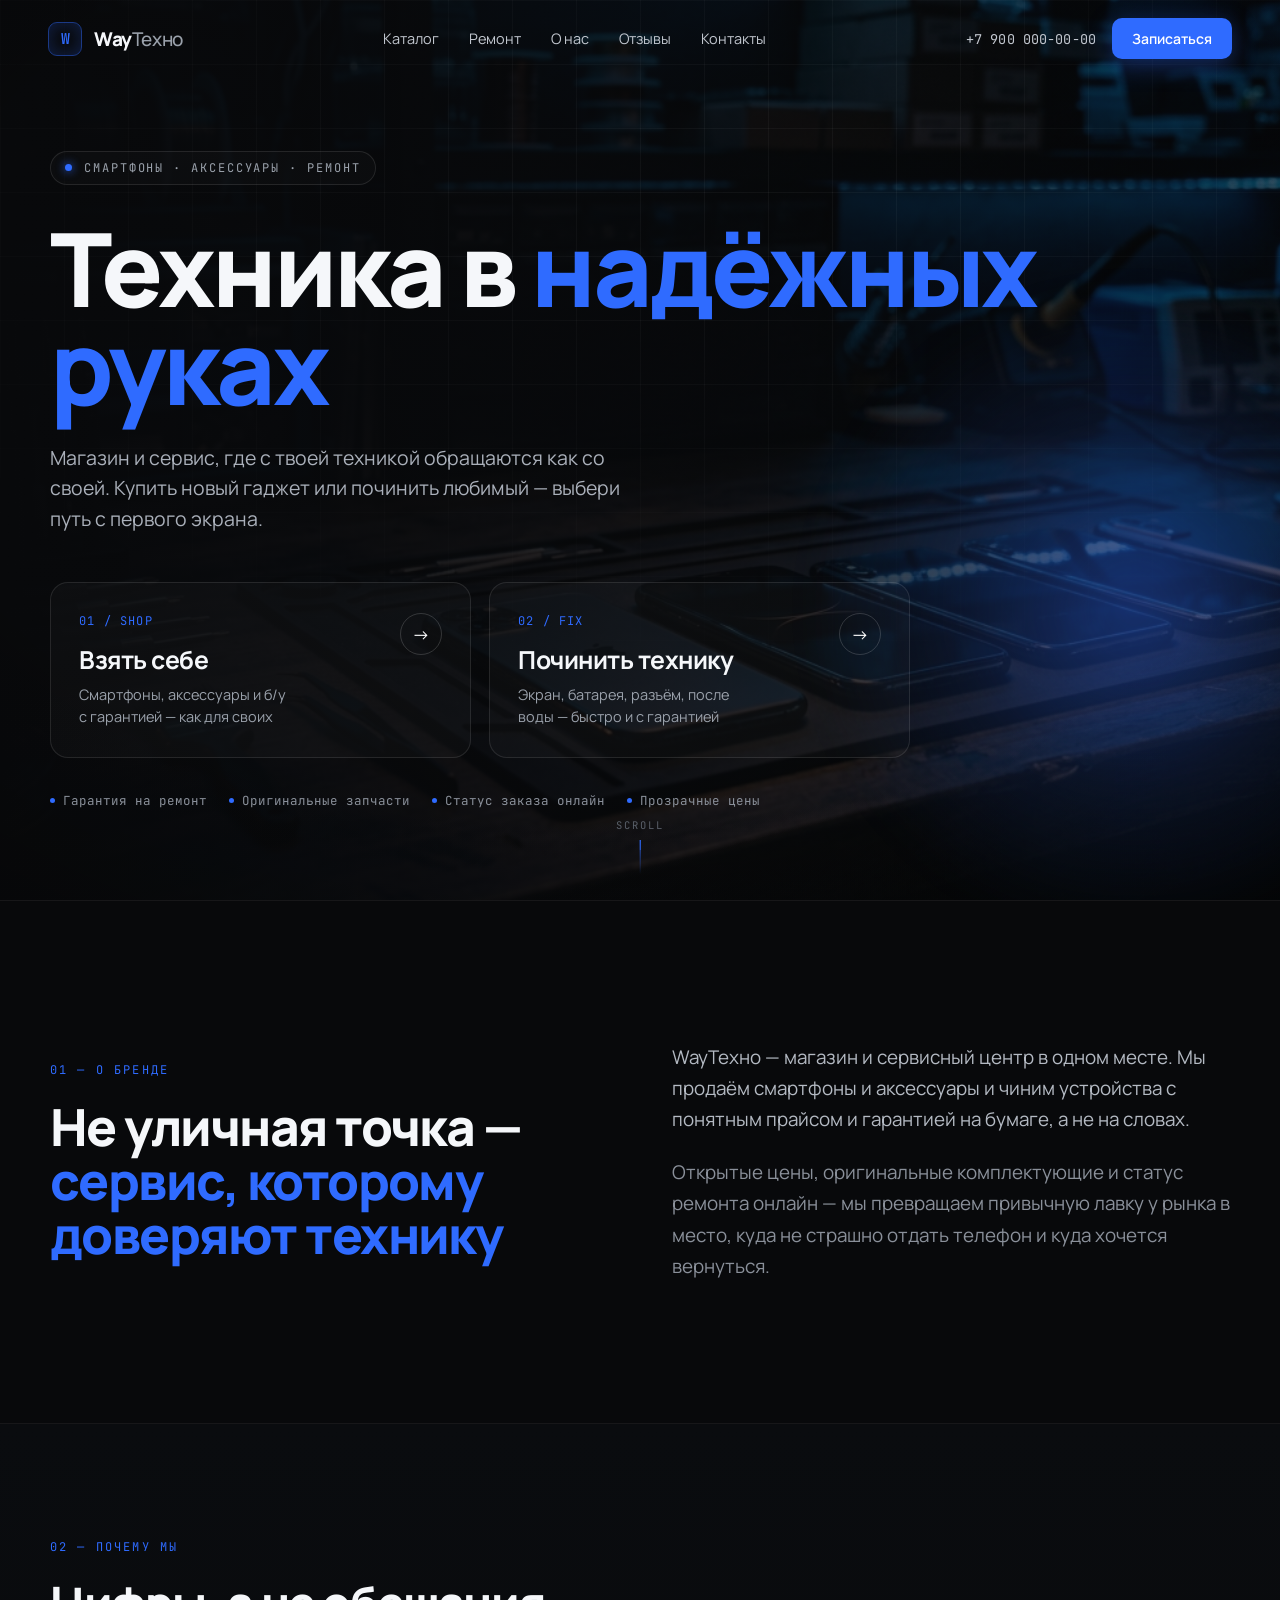
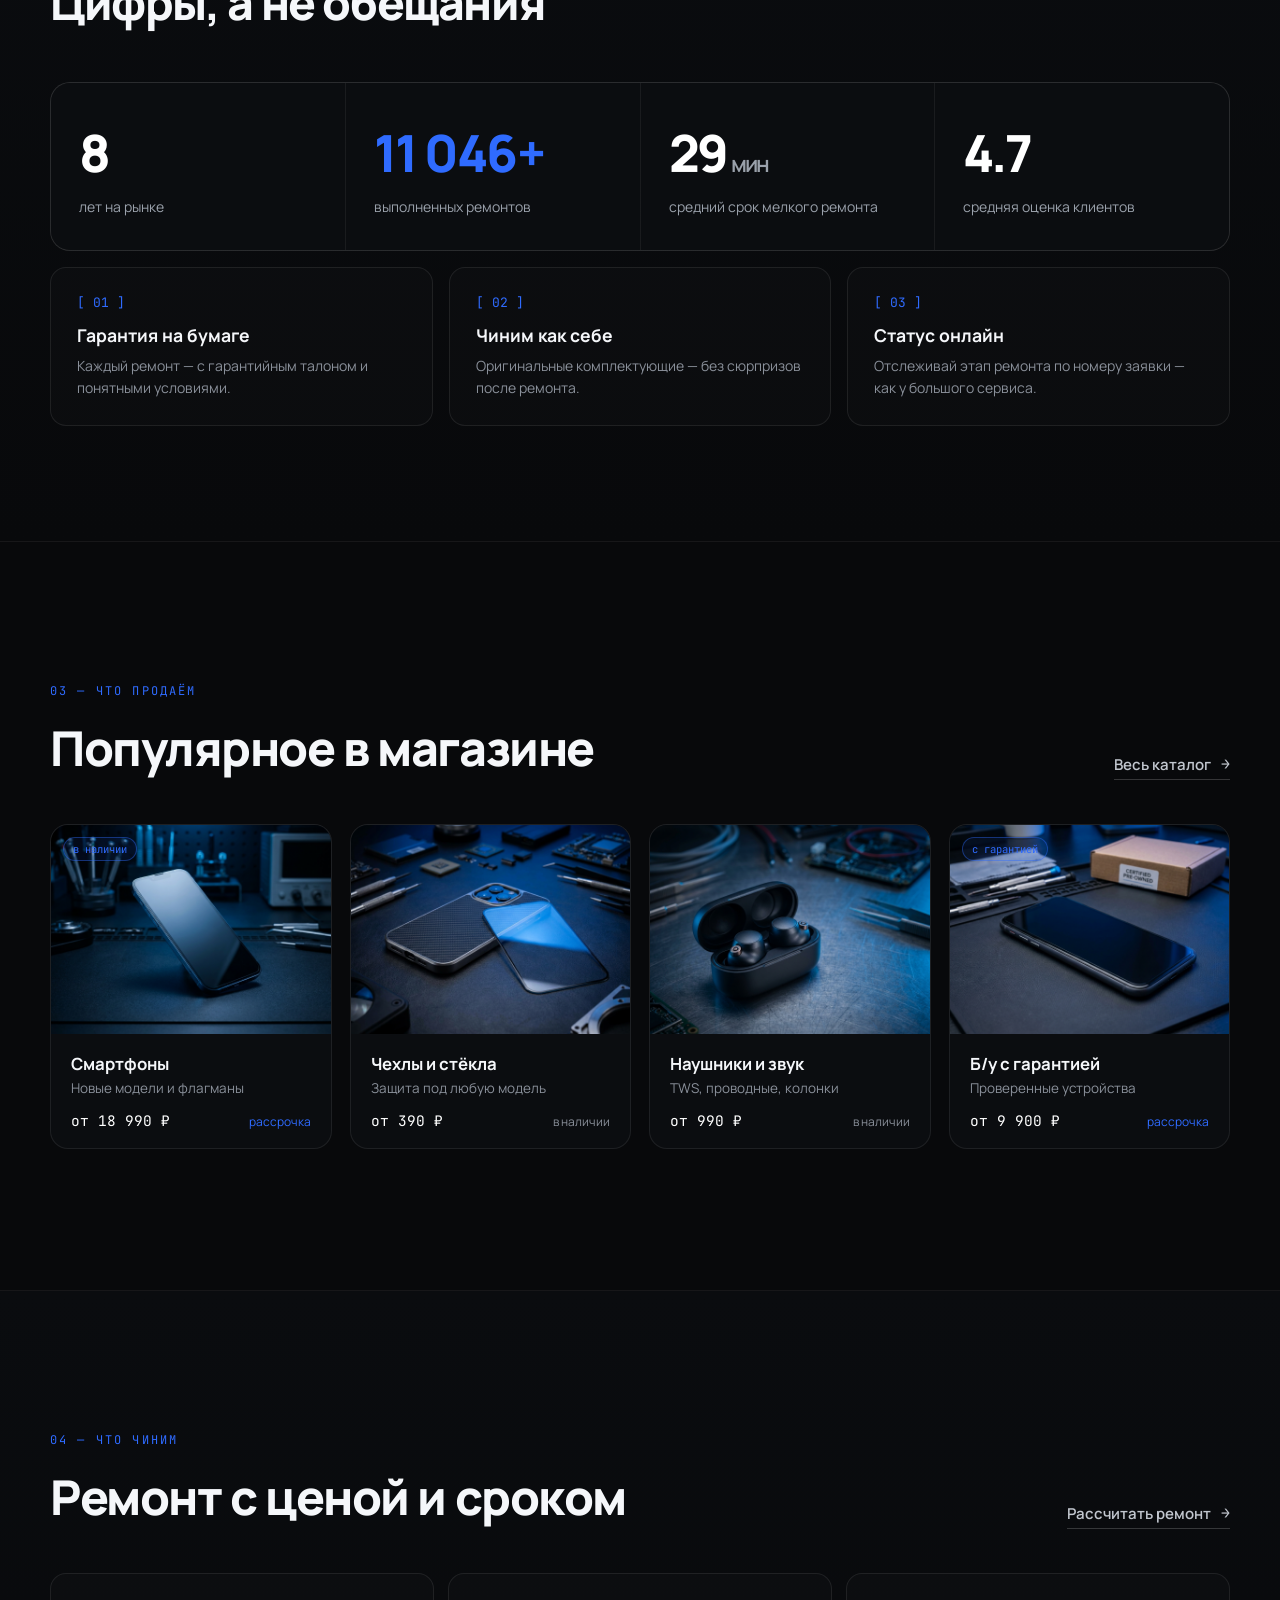
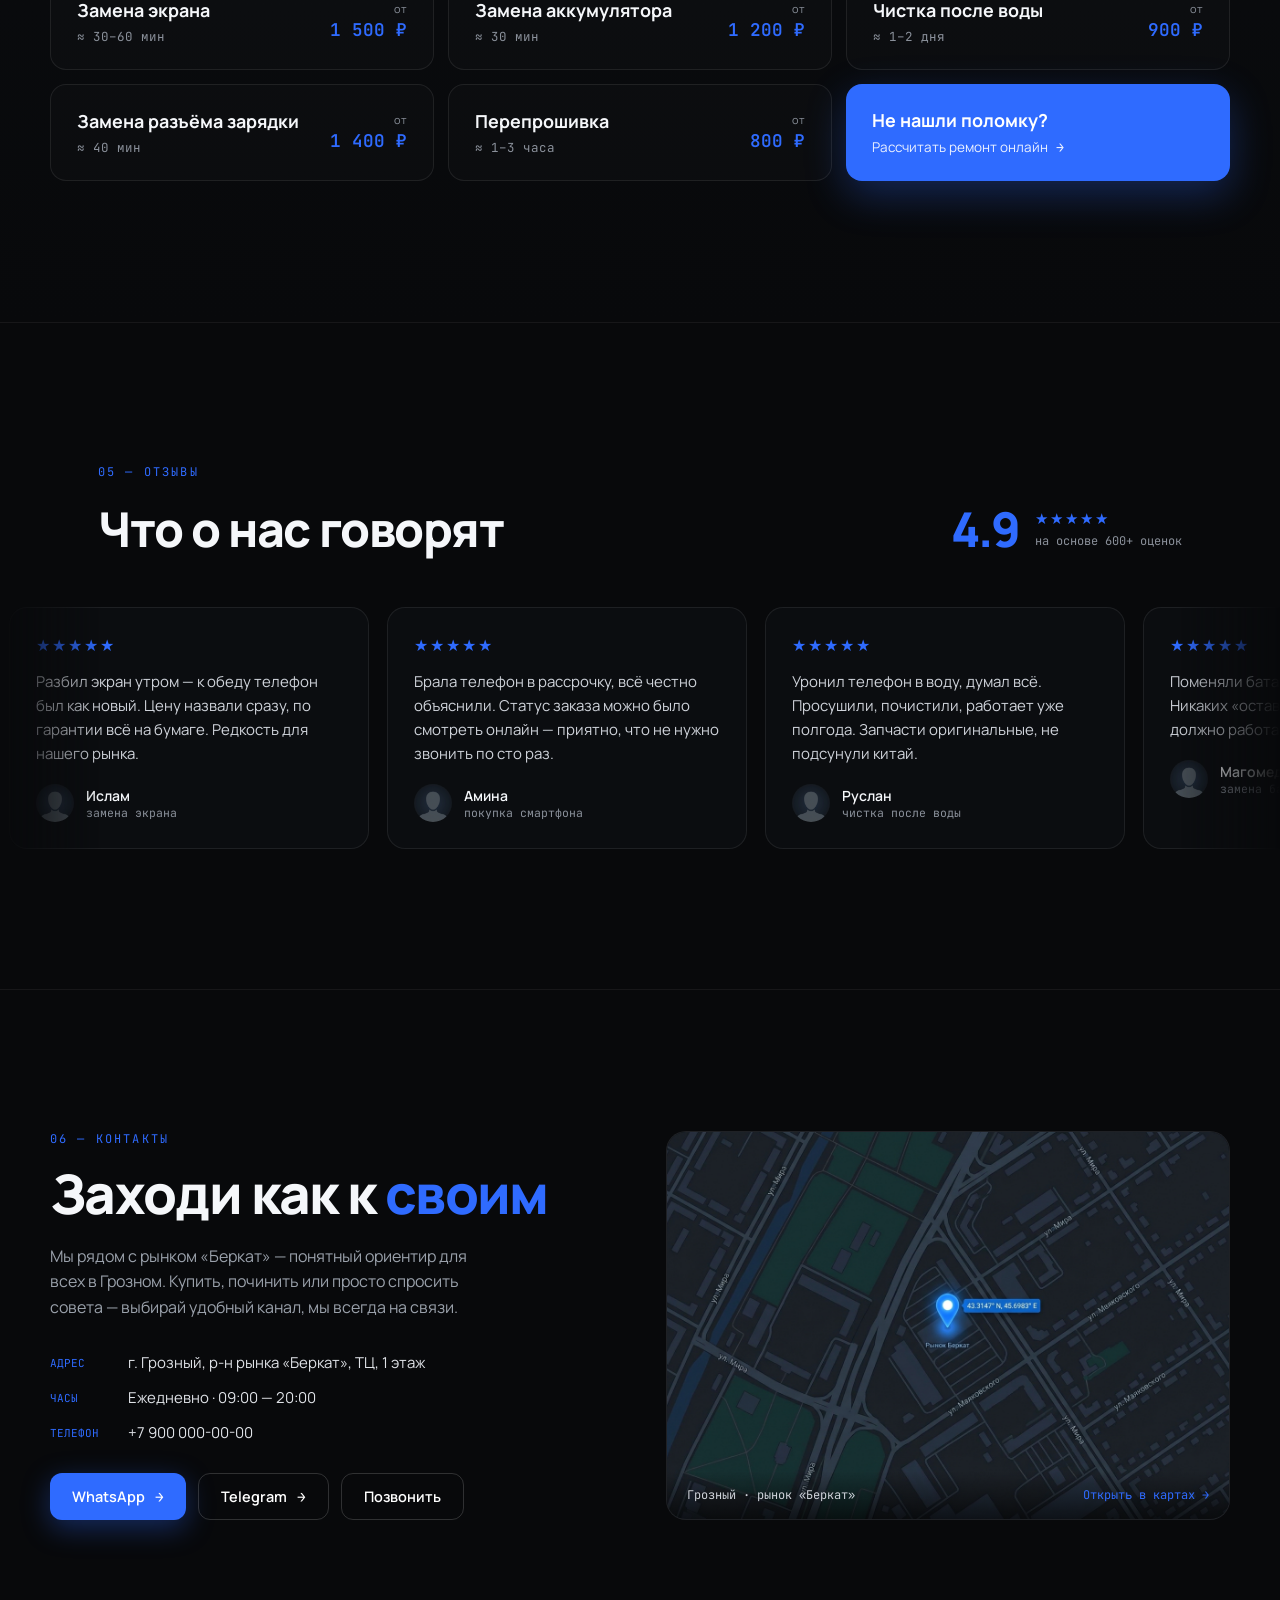
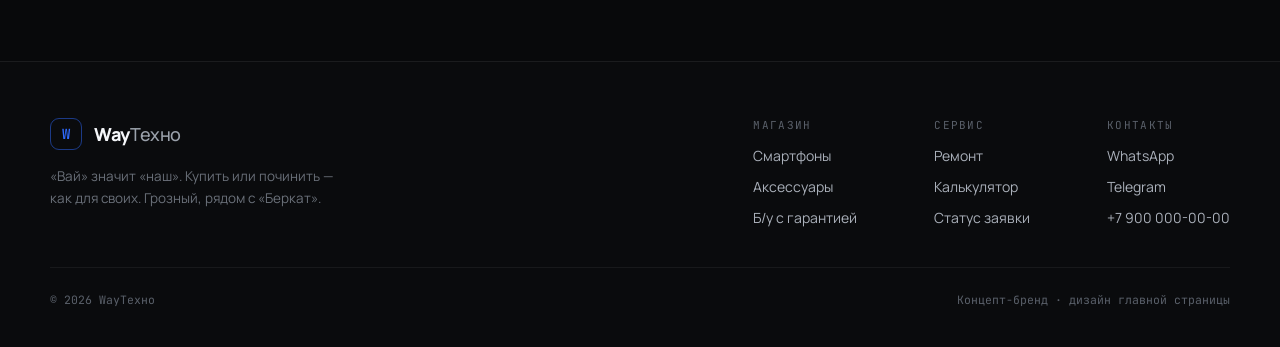
==== index.html @ 86316679 "Add current site files" ====
<!DOCTYPE html>
<html lang="ru">
<head>
<meta charset="utf-8">
<meta name="viewport" content="width=device-width, initial-scale=1">
<title>WayТехно — Смартфоны, аксессуары и ремонт · Грозный</title>
<meta name="description" content="WayТехно — магазин и сервисный центр в Грозном рядом с рынком «Беркат». Купить смартфон, аксессуары, б/у с гарантией или починить технику — понятные цены и гарантия на бумаге.">
<link rel="preconnect" href="https://fonts.googleapis.com">
<link rel="preconnect" href="https://fonts.gstatic.com" crossorigin>
<link href="https://fonts.googleapis.com/css2?family=Manrope:wght@300;400;500;600;700;800&family=JetBrains+Mono:wght@400;500;600&display=swap" rel="stylesheet">
<link rel="stylesheet" href="assets/css/styles.css">
</head>
<body>
<div style="position:relative;background:#08090b;min-height:100vh">

  <div id="wt-progress" style="position:fixed;top:0;left:0;height:2px;width:0%;background:linear-gradient(90deg,#2f6bff,#7aa6ff);z-index:200;box-shadow:0 0 12px rgba(47,107,255,.8)"></div>

  <!-- NAV -->
  <nav id="wt-nav" style="position:fixed;top:0;left:0;right:0;z-index:100;display:flex;align-items:center;justify-content:space-between;gap:24px;padding:18px clamp(20px,4vw,48px);transition:background .4s ease,border-color .4s ease,backdrop-filter .4s;border-bottom:1px solid rgba(255,255,255,0)">
    <a href="#top" style="display:flex;align-items:center;gap:12px">
      <span style="display:inline-flex;align-items:center;justify-content:center;width:34px;height:34px;border:1px solid rgba(47,107,255,.5);border-radius:9px;font-family:'JetBrains Mono',monospace;font-weight:600;color:#2f6bff;font-size:15px;box-shadow:inset 0 0 18px rgba(47,107,255,.25)">W</span>
      <span style="font-weight:800;font-size:19px;letter-spacing:-.02em">Way<span style="color:#9aa1ab;font-weight:500">Техно</span></span>
    </a>
    <div style="display:flex;align-items:center;gap:30px;font-size:14.5px;color:#c2c7cf" class="wt-navlinks">
      <a href="#catalog">Каталог</a>
      <a href="#repair">Ремонт</a>
      <a href="#about">О нас</a>
      <a href="#reviews">Отзывы</a>
      <a href="#contacts">Контакты</a>
    </div>
    <div style="display:flex;align-items:center;gap:16px">
      <a href="tel:+79000000000" class="wt-phone" style="font-family:'JetBrains Mono',monospace;font-size:13.5px;color:#c2c7cf;letter-spacing:.01em">+7 900 000-00-00</a>
      <a href="#contacts" class="wt-cta-btn" style="display:inline-flex;align-items:center;gap:8px;padding:11px 20px;background:#2f6bff;color:#fff;border-radius:10px;font-weight:600;font-size:14px;transition:transform .2s,box-shadow .3s;box-shadow:0 6px 24px rgba(47,107,255,.35)">Записаться</a>
    </div>
  </nav>

  <!-- HERO -->
  <header id="top" style="position:relative;min-height:100vh;display:flex;align-items:center;overflow:hidden;padding:140px clamp(20px,4vw,48px) 80px">
    <!-- bg image -->
    <div id="wt-heroimg" style="position:absolute;inset:-6% -6% -6% -6%;background-image:url('assets/images/Hero.jpg');background-size:cover;background-position:center;opacity:.55"></div>
    <div style="position:absolute;inset:0;background:linear-gradient(90deg,#08090b 0%,rgba(8,9,11,.82) 38%,rgba(8,9,11,.35) 100%)"></div>
    <!-- grid -->
    <div style="position:absolute;inset:0;background-image:linear-gradient(rgba(255,255,255,.045) 1px,transparent 1px),linear-gradient(90deg,rgba(255,255,255,.045) 1px,transparent 1px);background-size:64px 64px;animation:wt-grid 14s linear infinite;-webkit-mask-image:radial-gradient(120% 80% at 60% 20%,#000 0%,transparent 75%);mask-image:radial-gradient(120% 80% at 60% 20%,#000 0%,transparent 75%)"></div>
    <!-- accent glow -->
    <div id="wt-heroglow" style="position:absolute;top:30%;left:62%;width:680px;height:680px;border-radius:50%;background:radial-gradient(circle,rgba(47,107,255,.42) 0%,rgba(47,107,255,.12) 38%,transparent 68%);filter:blur(20px);animation:wt-glow 9s ease-in-out infinite;pointer-events:none"></div>
    <!-- cursor light -->
    <div id="wt-cursor" style="position:absolute;width:420px;height:420px;border-radius:50%;background:radial-gradient(circle,rgba(47,107,255,.22),transparent 65%);transform:translate(-50%,-50%);left:50%;top:50%;opacity:0;transition:opacity .5s;pointer-events:none"></div>
    <!-- vignette -->
    <div style="position:absolute;inset:0;background:radial-gradient(130% 120% at 50% 40%,transparent 40%,rgba(0,0,0,.55) 100%);pointer-events:none"></div>

    <div style="position:relative;z-index:2;max-width:1180px;margin:0 auto;width:100%">
      <div data-reveal style="opacity:0;transform:translateY(22px);transition:opacity .9s cubic-bezier(.16,1,.3,1),transform .9s cubic-bezier(.16,1,.3,1);display:inline-flex;align-items:center;gap:12px;padding:8px 14px;border:1px solid rgba(255,255,255,.1);border-radius:100px;background:rgba(255,255,255,.02);font-family:'JetBrains Mono',monospace;font-size:12px;letter-spacing:.16em;color:#9aa1ab;margin-bottom:34px">
        <span style="width:7px;height:7px;border-radius:50%;background:#2f6bff;box-shadow:0 0 10px #2f6bff;animation:wt-dot 2s infinite"></span>СМАРТФОНЫ · АКСЕССУАРЫ · РЕМОНТ
      </div>

      <h1 data-reveal data-delay="80" style="opacity:0;transform:translateY(26px);transition:opacity 1s cubic-bezier(.16,1,.3,1),transform 1s cubic-bezier(.16,1,.3,1);margin:0;font-weight:800;font-size:clamp(2.7rem,8vw,6.4rem);line-height:.96;letter-spacing:-.035em;max-width:15ch">
Техника в <span style="position:relative;color:#2f6bff">надёжных руках<span style="position:absolute;left:0;right:0;bottom:.06em;height:.09em;background:#2f6bff;border-radius:2px;box-shadow:0 0 18px rgba(47,107,255,.7)"></span></span>
      </h1>

      <p data-reveal data-delay="160" style="opacity:0;transform:translateY(22px);transition:opacity 1s cubic-bezier(.16,1,.3,1),transform 1s cubic-bezier(.16,1,.3,1);margin:28px 0 0;max-width:50ch;font-size:clamp(1rem,1.6vw,1.22rem);line-height:1.55;color:#aab0ba;font-weight:400">
        Магазин и сервис, где с твоей техникой обращаются как со своей. Купить новый гаджет или починить любимый — выбери путь с первого экрана.
      </p>

      <!-- THE FORK -->
      <div data-reveal data-delay="240" style="opacity:0;transform:translateY(26px);transition:opacity 1s cubic-bezier(.16,1,.3,1),transform 1s cubic-bezier(.16,1,.3,1);display:grid;grid-template-columns:repeat(auto-fit,minmax(280px,1fr));gap:18px;margin-top:48px;max-width:860px">
        <a href="#catalog" data-magnetic class="wt-fork" style="position:relative;overflow:hidden;display:block;padding:30px 28px;border:1px solid rgba(255,255,255,.1);border-radius:18px;background:rgba(255,255,255,.025);transition:transform .35s cubic-bezier(.16,1,.3,1),border-color .35s,background .35s,box-shadow .35s">
          <div class="wt-fork-sweep" style="position:absolute;inset:0;background:radial-gradient(120% 120% at 90% 0%,rgba(47,107,255,.22),transparent 55%);opacity:0;transition:opacity .35s"></div>
          <div style="position:relative;display:flex;align-items:flex-start;justify-content:space-between;gap:16px">
            <div>
              <div style="font-family:'JetBrains Mono',monospace;font-size:12px;color:#2f6bff;letter-spacing:.1em;margin-bottom:14px">01 / SHOP</div>
              <div style="font-weight:700;font-size:1.55rem;letter-spacing:-.02em;margin-bottom:8px">Взять себе</div>
              <div style="color:#9aa1ab;font-size:14.5px;line-height:1.5;max-width:24ch">Смартфоны, аксессуары и б/у с гарантией — как для своих</div>
            </div>
            <span class="wt-fork-arrow" style="display:inline-flex;align-items:center;justify-content:center;width:42px;height:42px;border-radius:50%;border:1px solid rgba(255,255,255,.16);font-size:18px;color:#fff;flex-shrink:0;transition:transform .35s,background .35s,border-color .35s">→</span>
          </div>
        </a>

        <a href="#repair" data-magnetic class="wt-fork" style="position:relative;overflow:hidden;display:block;padding:30px 28px;border:1px solid rgba(255,255,255,.1);border-radius:18px;background:rgba(255,255,255,.025);transition:transform .35s cubic-bezier(.16,1,.3,1),border-color .35s,background .35s,box-shadow .35s">
          <div class="wt-fork-sweep" style="position:absolute;inset:0;background:radial-gradient(120% 120% at 90% 0%,rgba(47,107,255,.22),transparent 55%);opacity:0;transition:opacity .35s"></div>
          <div style="position:relative;display:flex;align-items:flex-start;justify-content:space-between;gap:16px">
            <div>
              <div style="font-family:'JetBrains Mono',monospace;font-size:12px;color:#2f6bff;letter-spacing:.1em;margin-bottom:14px">02 / FIX</div>
              <div style="font-weight:700;font-size:1.55rem;letter-spacing:-.02em;margin-bottom:8px">Починить технику</div>
              <div style="color:#9aa1ab;font-size:14.5px;line-height:1.5;max-width:24ch">Экран, батарея, разъём, после воды — быстро и с гарантией</div>
            </div>
            <span class="wt-fork-arrow" style="display:inline-flex;align-items:center;justify-content:center;width:42px;height:42px;border-radius:50%;border:1px solid rgba(255,255,255,.16);font-size:18px;color:#fff;flex-shrink:0;transition:transform .35s,background .35s,border-color .35s">→</span>
          </div>
        </a>
      </div>

      <div data-reveal data-delay="340" style="opacity:0;transform:translateY(18px);transition:opacity 1s cubic-bezier(.16,1,.3,1),transform 1s cubic-bezier(.16,1,.3,1);display:flex;flex-wrap:wrap;gap:10px 22px;margin-top:34px;font-family:'JetBrains Mono',monospace;font-size:12.5px;color:#8a909a">
        <span style="display:inline-flex;align-items:center;gap:8px"><span style="width:5px;height:5px;border-radius:50%;background:#2f6bff"></span>Гарантия на ремонт</span>
        <span style="display:inline-flex;align-items:center;gap:8px"><span style="width:5px;height:5px;border-radius:50%;background:#2f6bff"></span>Оригинальные запчасти</span>
        <span style="display:inline-flex;align-items:center;gap:8px"><span style="width:5px;height:5px;border-radius:50%;background:#2f6bff"></span>Статус заказа онлайн</span>
        <span style="display:inline-flex;align-items:center;gap:8px"><span style="width:5px;height:5px;border-radius:50%;background:#2f6bff"></span>Прозрачные цены</span>
      </div>
    </div>

    <div style="position:absolute;left:50%;bottom:26px;transform:translateX(-50%);display:flex;flex-direction:column;align-items:center;gap:8px;font-family:'JetBrains Mono',monospace;font-size:10.5px;letter-spacing:.2em;color:#5a606a">
      SCROLL
      <span style="width:1px;height:34px;background:linear-gradient(#2f6bff,transparent);position:relative;overflow:hidden"><span style="position:absolute;top:0;left:0;width:1px;height:10px;background:#2f6bff;animation:wt-scan 1.8s ease-in-out infinite"></span></span>
    </div>
  </header>

  <!-- ABOUT / BRAND -->
  <section id="about" style="position:relative;padding:clamp(80px,11vw,150px) clamp(20px,4vw,48px);border-top:1px solid rgba(255,255,255,.06)">
    <div style="max-width:1180px;margin:0 auto;display:grid;grid-template-columns:repeat(auto-fit,minmax(300px,1fr));gap:clamp(36px,5vw,80px);align-items:center">
      <div>
        <div data-reveal style="opacity:0;transform:translateY(20px);transition:opacity .9s cubic-bezier(.16,1,.3,1),transform .9s cubic-bezier(.16,1,.3,1);font-family:'JetBrains Mono',monospace;font-size:12px;letter-spacing:.18em;color:#2f6bff;margin-bottom:22px">01 — О БРЕНДЕ</div>
        <h2 data-reveal data-delay="60" style="opacity:0;transform:translateY(22px);transition:opacity .9s cubic-bezier(.16,1,.3,1),transform .9s cubic-bezier(.16,1,.3,1);margin:0;font-weight:800;font-size:clamp(1.9rem,4vw,3.2rem);line-height:1.05;letter-spacing:-.03em">
          Не уличная точка — <span style="color:#2f6bff">сервис, которому доверяют технику</span>
        </h2>
      </div>
      <div data-reveal data-delay="120" style="opacity:0;transform:translateY(22px);transition:opacity .9s cubic-bezier(.16,1,.3,1),transform .9s cubic-bezier(.16,1,.3,1)">
        <p style="margin:0 0 22px;font-size:clamp(1rem,1.5vw,1.18rem);line-height:1.65;color:#b4bac3;font-weight:400">
          WayТехно — магазин и сервисный центр в одном месте. Мы продаём смартфоны и аксессуары и чиним устройства с понятным прайсом и гарантией на бумаге, а не на словах.
        </p>
        <p style="margin:0;font-size:clamp(1rem,1.5vw,1.18rem);line-height:1.65;color:#8a909a;font-weight:400">
          Открытые цены, оригинальные комплектующие и статус ремонта онлайн — мы превращаем привычную лавку у рынка в место, куда не страшно отдать телефон и куда хочется вернуться.
        </p>
      </div>
    </div>
  </section>

  <!-- WHY US + NUMBERS -->
  <section style="position:relative;padding:clamp(70px,9vw,120px) clamp(20px,4vw,48px);background:linear-gradient(180deg,#0a0c0f,#08090b);border-top:1px solid rgba(255,255,255,.06)">
    <div style="max-width:1180px;margin:0 auto">
      <div data-reveal style="opacity:0;transform:translateY(20px);transition:opacity .9s cubic-bezier(.16,1,.3,1),transform .9s cubic-bezier(.16,1,.3,1);display:flex;align-items:flex-end;justify-content:space-between;flex-wrap:wrap;gap:16px;margin-bottom:48px">
        <div>
          <div style="font-family:'JetBrains Mono',monospace;font-size:12px;letter-spacing:.18em;color:#2f6bff;margin-bottom:16px">02 — ПОЧЕМУ МЫ</div>
          <h2 style="margin:0;font-weight:800;font-size:clamp(1.8rem,3.6vw,2.9rem);letter-spacing:-.03em">Цифры, а не обещания</h2>
        </div>
      </div>

      <div style="display:grid;grid-template-columns:repeat(auto-fit,minmax(190px,1fr));gap:1px;background:rgba(255,255,255,.07);border:1px solid rgba(255,255,255,.07);border-radius:20px;overflow:hidden">
        <div data-reveal style="opacity:0;transform:translateY(20px);transition:opacity .9s cubic-bezier(.16,1,.3,1),transform .9s cubic-bezier(.16,1,.3,1);padding:34px 28px;background:#0b0d10">
          <div style="display:flex;align-items:baseline;gap:4px;font-weight:800;font-size:clamp(2.4rem,4vw,3.4rem);letter-spacing:-.04em;color:#fff"><span data-count="8" data-dur="1400">0</span></div>
          <div style="margin-top:10px;color:#9aa1ab;font-size:14px;line-height:1.4">лет на рынке</div>
        </div>
        <div data-reveal data-delay="80" style="opacity:0;transform:translateY(20px);transition:opacity .9s cubic-bezier(.16,1,.3,1),transform .9s cubic-bezier(.16,1,.3,1);padding:34px 28px;background:#0b0d10">
          <div style="display:flex;align-items:baseline;gap:2px;font-weight:800;font-size:clamp(2.4rem,4vw,3.4rem);letter-spacing:-.04em;color:#2f6bff"><span data-count="12000" data-dur="1800">0</span><span>+</span></div>
          <div style="margin-top:10px;color:#9aa1ab;font-size:14px;line-height:1.4">выполненных ремонтов</div>
        </div>
        <div data-reveal data-delay="160" style="opacity:0;transform:translateY(20px);transition:opacity .9s cubic-bezier(.16,1,.3,1),transform .9s cubic-bezier(.16,1,.3,1);padding:34px 28px;background:#0b0d10">
          <div style="display:flex;align-items:baseline;gap:4px;font-weight:800;font-size:clamp(2.4rem,4vw,3.4rem);letter-spacing:-.04em;color:#fff"><span data-count="30" data-dur="1500">0</span><span style="font-size:1.4rem;font-weight:600;color:#9aa1ab">мин</span></div>
          <div style="margin-top:10px;color:#9aa1ab;font-size:14px;line-height:1.4">средний срок мелкого ремонта</div>
        </div>
        <div data-reveal data-delay="240" style="opacity:0;transform:translateY(20px);transition:opacity .9s cubic-bezier(.16,1,.3,1),transform .9s cubic-bezier(.16,1,.3,1);padding:34px 28px;background:#0b0d10">
          <div style="display:flex;align-items:baseline;gap:3px;font-weight:800;font-size:clamp(2.4rem,4vw,3.4rem);letter-spacing:-.04em;color:#fff"><span data-count="49" data-scale="10" data-dur="1500">0</span></div>
          <div style="margin-top:10px;color:#9aa1ab;font-size:14px;line-height:1.4">средняя оценка клиентов</div>
        </div>
      </div>

      <div style="display:grid;grid-template-columns:repeat(auto-fit,minmax(240px,1fr));gap:16px;margin-top:16px">
        <div data-reveal style="opacity:0;transform:translateY(20px);transition:opacity .9s cubic-bezier(.16,1,.3,1),transform .9s cubic-bezier(.16,1,.3,1);padding:26px;border:1px solid rgba(255,255,255,.08);border-radius:16px;background:rgba(255,255,255,.015)">
          <div style="font-family:'JetBrains Mono',monospace;color:#2f6bff;font-size:13px;margin-bottom:12px">[ 01 ]</div>
          <div style="font-weight:700;font-size:1.1rem;margin-bottom:8px">Гарантия на бумаге</div>
          <div style="color:#8a909a;font-size:14px;line-height:1.55">Каждый ремонт — с гарантийным талоном и понятными условиями.</div>
        </div>
        <div data-reveal data-delay="80" style="opacity:0;transform:translateY(20px);transition:opacity .9s cubic-bezier(.16,1,.3,1),transform .9s cubic-bezier(.16,1,.3,1);padding:26px;border:1px solid rgba(255,255,255,.08);border-radius:16px;background:rgba(255,255,255,.015)">
          <div style="font-family:'JetBrains Mono',monospace;color:#2f6bff;font-size:13px;margin-bottom:12px">[ 02 ]</div>
          <div style="font-weight:700;font-size:1.1rem;margin-bottom:8px">Чиним как себе</div>
          <div style="color:#8a909a;font-size:14px;line-height:1.55">Оригинальные комплектующие — без сюрпризов после ремонта.</div>
        </div>
        <div data-reveal data-delay="160" style="opacity:0;transform:translateY(20px);transition:opacity .9s cubic-bezier(.16,1,.3,1),transform .9s cubic-bezier(.16,1,.3,1);padding:26px;border:1px solid rgba(255,255,255,.08);border-radius:16px;background:rgba(255,255,255,.015)">
          <div style="font-family:'JetBrains Mono',monospace;color:#2f6bff;font-size:13px;margin-bottom:12px">[ 03 ]</div>
          <div style="font-weight:700;font-size:1.1rem;margin-bottom:8px">Статус онлайн</div>
          <div style="color:#8a909a;font-size:14px;line-height:1.55">Отслеживай этап ремонта по номеру заявки — как у большого сервиса.</div>
        </div>
      </div>
    </div>
  </section>

  <!-- CATALOG PREVIEW -->
  <section id="catalog" style="position:relative;padding:clamp(80px,11vw,150px) clamp(20px,4vw,48px);border-top:1px solid rgba(255,255,255,.06)">
    <div style="max-width:1180px;margin:0 auto">
      <div data-reveal style="opacity:0;transform:translateY(20px);transition:opacity .9s cubic-bezier(.16,1,.3,1),transform .9s cubic-bezier(.16,1,.3,1);display:flex;align-items:flex-end;justify-content:space-between;flex-wrap:wrap;gap:16px;margin-bottom:44px">
        <div>
          <div style="font-family:'JetBrains Mono',monospace;font-size:12px;letter-spacing:.18em;color:#2f6bff;margin-bottom:16px">03 — ЧТО ПРОДАЁМ</div>
          <h2 style="margin:0;font-weight:800;font-size:clamp(1.9rem,4vw,3rem);letter-spacing:-.03em">Популярное в магазине</h2>
        </div>
        <a href="#" class="wt-link" style="display:inline-flex;align-items:center;gap:10px;font-weight:600;font-size:15px;color:#c2c7cf;padding-bottom:4px;border-bottom:1px solid rgba(255,255,255,.18);transition:color .25s,border-color .25s">Весь каталог <span style="font-family:'JetBrains Mono',monospace">→</span></a>
      </div>

      <div style="display:grid;grid-template-columns:repeat(auto-fill,minmax(250px,1fr));gap:18px">

        <a href="#" data-reveal class="wt-card" style="opacity:0;transform:translateY(22px);transition:opacity .8s cubic-bezier(.16,1,.3,1),transform .35s cubic-bezier(.16,1,.3,1),border-color .3s,box-shadow .3s;display:block;border:1px solid rgba(255,255,255,.08);border-radius:18px;overflow:hidden;background:#0b0d10">
          <div style="position:relative;aspect-ratio:4/3;background:repeating-linear-gradient(135deg,rgba(255,255,255,.04) 0 11px,rgba(255,255,255,0) 11px 22px),#101318;display:flex;align-items:center;justify-content:center">
            <img src="assets/images/Phone_01.jpg" alt="Смартфоны" loading="lazy" style="position:absolute;inset:0;width:100%;height:100%;object-fit:cover"/>
            <span style="position:absolute;top:12px;left:12px;font-family:'JetBrains Mono',monospace;font-size:10.5px;color:#2f6bff;border:1px solid rgba(47,107,255,.4);padding:4px 9px;border-radius:100px;background:rgba(47,107,255,.08)">в наличии</span>
          </div>
          <div style="padding:18px 20px">
            <div style="font-weight:700;font-size:1.05rem;margin-bottom:4px">Смартфоны</div>
            <div style="color:#8a909a;font-size:13.5px;margin-bottom:14px">Новые модели и флагманы</div>
            <div style="display:flex;align-items:baseline;justify-content:space-between"><span style="font-family:'JetBrains Mono',monospace;color:#fff;font-size:14.5px">от 18 990 ₽</span><span style="font-size:12px;color:#2f6bff">рассрочка</span></div>
          </div>
        </a>

        <a href="#" data-reveal data-delay="80" class="wt-card" style="opacity:0;transform:translateY(22px);transition:opacity .8s cubic-bezier(.16,1,.3,1),transform .35s cubic-bezier(.16,1,.3,1),border-color .3s,box-shadow .3s;display:block;border:1px solid rgba(255,255,255,.08);border-radius:18px;overflow:hidden;background:#0b0d10">
          <div style="position:relative;aspect-ratio:4/3;background:repeating-linear-gradient(135deg,rgba(255,255,255,.04) 0 11px,rgba(255,255,255,0) 11px 22px),#101318;display:flex;align-items:center;justify-content:center">
            <img src="assets/images/Phone_02.jpg" alt="Чехлы и стёкла" loading="lazy" style="position:absolute;inset:0;width:100%;height:100%;object-fit:cover"/>
          </div>
          <div style="padding:18px 20px">
            <div style="font-weight:700;font-size:1.05rem;margin-bottom:4px">Чехлы и стёкла</div>
            <div style="color:#8a909a;font-size:13.5px;margin-bottom:14px">Защита под любую модель</div>
            <div style="display:flex;align-items:baseline;justify-content:space-between"><span style="font-family:'JetBrains Mono',monospace;color:#fff;font-size:14.5px">от 390 ₽</span><span style="font-size:12px;color:#8a909a">в наличии</span></div>
          </div>
        </a>

        <a href="#" data-reveal data-delay="160" class="wt-card" style="opacity:0;transform:translateY(22px);transition:opacity .8s cubic-bezier(.16,1,.3,1),transform .35s cubic-bezier(.16,1,.3,1),border-color .3s,box-shadow .3s;display:block;border:1px solid rgba(255,255,255,.08);border-radius:18px;overflow:hidden;background:#0b0d10">
          <div style="position:relative;aspect-ratio:4/3;background:repeating-linear-gradient(135deg,rgba(255,255,255,.04) 0 11px,rgba(255,255,255,0) 11px 22px),#101318;display:flex;align-items:center;justify-content:center">
            <img src="assets/images/Headphones.jpg" alt="Наушники и звук" loading="lazy" style="position:absolute;inset:0;width:100%;height:100%;object-fit:cover"/>
          </div>
          <div style="padding:18px 20px">
            <div style="font-weight:700;font-size:1.05rem;margin-bottom:4px">Наушники и звук</div>
            <div style="color:#8a909a;font-size:13.5px;margin-bottom:14px">TWS, проводные, колонки</div>
            <div style="display:flex;align-items:baseline;justify-content:space-between"><span style="font-family:'JetBrains Mono',monospace;color:#fff;font-size:14.5px">от 990 ₽</span><span style="font-size:12px;color:#8a909a">в наличии</span></div>
          </div>
        </a>

        <a href="#" data-reveal data-delay="240" class="wt-card" style="opacity:0;transform:translateY(22px);transition:opacity .8s cubic-bezier(.16,1,.3,1),transform .35s cubic-bezier(.16,1,.3,1),border-color .3s,box-shadow .3s;display:block;border:1px solid rgba(255,255,255,.08);border-radius:18px;overflow:hidden;background:#0b0d10">
          <div style="position:relative;aspect-ratio:4/3;background:repeating-linear-gradient(135deg,rgba(255,255,255,.04) 0 11px,rgba(255,255,255,0) 11px 22px),#101318;display:flex;align-items:center;justify-content:center">
            <img src="assets/images/Phone_BU.jpg" alt="Б/у с гарантией" loading="lazy" style="position:absolute;inset:0;width:100%;height:100%;object-fit:cover"/>
            <span style="position:absolute;top:12px;left:12px;font-family:'JetBrains Mono',monospace;font-size:10.5px;color:#2f6bff;border:1px solid rgba(47,107,255,.4);padding:4px 9px;border-radius:100px;background:rgba(47,107,255,.08)">с гарантией</span>
          </div>
          <div style="padding:18px 20px">
            <div style="font-weight:700;font-size:1.05rem;margin-bottom:4px">Б/у с гарантией</div>
            <div style="color:#8a909a;font-size:13.5px;margin-bottom:14px">Проверенные устройства</div>
            <div style="display:flex;align-items:baseline;justify-content:space-between"><span style="font-family:'JetBrains Mono',monospace;color:#fff;font-size:14.5px">от 9 900 ₽</span><span style="font-size:12px;color:#2f6bff">рассрочка</span></div>
          </div>
        </a>

      </div>
    </div>
  </section>

  <!-- REPAIR PREVIEW -->
  <section id="repair" style="position:relative;padding:clamp(80px,11vw,150px) clamp(20px,4vw,48px);background:linear-gradient(180deg,#0a0c0f,#08090b);border-top:1px solid rgba(255,255,255,.06)">
    <div style="max-width:1180px;margin:0 auto">
      <div data-reveal style="opacity:0;transform:translateY(20px);transition:opacity .9s cubic-bezier(.16,1,.3,1),transform .9s cubic-bezier(.16,1,.3,1);display:flex;align-items:flex-end;justify-content:space-between;flex-wrap:wrap;gap:16px;margin-bottom:44px">
        <div>
          <div style="font-family:'JetBrains Mono',monospace;font-size:12px;letter-spacing:.18em;color:#2f6bff;margin-bottom:16px">04 — ЧТО ЧИНИМ</div>
          <h2 style="margin:0;font-weight:800;font-size:clamp(1.9rem,4vw,3rem);letter-spacing:-.03em">Ремонт с ценой и сроком</h2>
        </div>
        <a href="#" class="wt-link" style="display:inline-flex;align-items:center;gap:10px;font-weight:600;font-size:15px;color:#c2c7cf;padding-bottom:4px;border-bottom:1px solid rgba(255,255,255,.18);transition:color .25s,border-color .25s">Рассчитать ремонт <span style="font-family:'JetBrains Mono',monospace">→</span></a>
      </div>

      <div style="display:grid;grid-template-columns:repeat(auto-fit,minmax(300px,1fr));gap:14px">
        <div data-reveal class="wt-serv" style="opacity:0;transform:translateY(20px);transition:opacity .8s cubic-bezier(.16,1,.3,1),transform .3s,border-color .3s,background .3s;display:flex;align-items:center;justify-content:space-between;gap:20px;padding:24px 26px;border:1px solid rgba(255,255,255,.08);border-radius:16px;background:rgba(255,255,255,.015)">
          <div><div style="font-weight:700;font-size:1.12rem;margin-bottom:6px">Замена экрана</div><div style="font-family:'JetBrains Mono',monospace;font-size:12.5px;color:#8a909a">≈ 30–60 мин</div></div>
          <div style="text-align:right;flex-shrink:0"><div style="font-size:11px;color:#8a909a;margin-bottom:2px">от</div><div style="font-family:'JetBrains Mono',monospace;font-weight:600;font-size:1.1rem;color:#2f6bff">1 500 ₽</div></div>
        </div>
        <div data-reveal data-delay="60" class="wt-serv" style="opacity:0;transform:translateY(20px);transition:opacity .8s cubic-bezier(.16,1,.3,1),transform .3s,border-color .3s,background .3s;display:flex;align-items:center;justify-content:space-between;gap:20px;padding:24px 26px;border:1px solid rgba(255,255,255,.08);border-radius:16px;background:rgba(255,255,255,.015)">
          <div><div style="font-weight:700;font-size:1.12rem;margin-bottom:6px">Замена аккумулятора</div><div style="font-family:'JetBrains Mono',monospace;font-size:12.5px;color:#8a909a">≈ 30 мин</div></div>
          <div style="text-align:right;flex-shrink:0"><div style="font-size:11px;color:#8a909a;margin-bottom:2px">от</div><div style="font-family:'JetBrains Mono',monospace;font-weight:600;font-size:1.1rem;color:#2f6bff">1 200 ₽</div></div>
        </div>
        <div data-reveal data-delay="120" class="wt-serv" style="opacity:0;transform:translateY(20px);transition:opacity .8s cubic-bezier(.16,1,.3,1),transform .3s,border-color .3s,background .3s;display:flex;align-items:center;justify-content:space-between;gap:20px;padding:24px 26px;border:1px solid rgba(255,255,255,.08);border-radius:16px;background:rgba(255,255,255,.015)">
          <div><div style="font-weight:700;font-size:1.12rem;margin-bottom:6px">Чистка после воды</div><div style="font-family:'JetBrains Mono',monospace;font-size:12.5px;color:#8a909a">≈ 1–2 дня</div></div>
          <div style="text-align:right;flex-shrink:0"><div style="font-size:11px;color:#8a909a;margin-bottom:2px">от</div><div style="font-family:'JetBrains Mono',monospace;font-weight:600;font-size:1.1rem;color:#2f6bff">900 ₽</div></div>
        </div>
        <div data-reveal data-delay="180" class="wt-serv" style="opacity:0;transform:translateY(20px);transition:opacity .8s cubic-bezier(.16,1,.3,1),transform .3s,border-color .3s,background .3s;display:flex;align-items:center;justify-content:space-between;gap:20px;padding:24px 26px;border:1px solid rgba(255,255,255,.08);border-radius:16px;background:rgba(255,255,255,.015)">
          <div><div style="font-weight:700;font-size:1.12rem;margin-bottom:6px">Замена разъёма зарядки</div><div style="font-family:'JetBrains Mono',monospace;font-size:12.5px;color:#8a909a">≈ 40 мин</div></div>
          <div style="text-align:right;flex-shrink:0"><div style="font-size:11px;color:#8a909a;margin-bottom:2px">от</div><div style="font-family:'JetBrains Mono',monospace;font-weight:600;font-size:1.1rem;color:#2f6bff">1 400 ₽</div></div>
        </div>
        <div data-reveal data-delay="240" class="wt-serv" style="opacity:0;transform:translateY(20px);transition:opacity .8s cubic-bezier(.16,1,.3,1),transform .3s,border-color .3s,background .3s;display:flex;align-items:center;justify-content:space-between;gap:20px;padding:24px 26px;border:1px solid rgba(255,255,255,.08);border-radius:16px;background:rgba(255,255,255,.015)">
          <div><div style="font-weight:700;font-size:1.12rem;margin-bottom:6px">Перепрошивка</div><div style="font-family:'JetBrains Mono',monospace;font-size:12.5px;color:#8a909a">≈ 1–3 часа</div></div>
          <div style="text-align:right;flex-shrink:0"><div style="font-size:11px;color:#8a909a;margin-bottom:2px">от</div><div style="font-family:'JetBrains Mono',monospace;font-weight:600;font-size:1.1rem;color:#2f6bff">800 ₽</div></div>
        </div>
        <a href="#repair" data-reveal data-delay="300" class="wt-serv-cta" style="opacity:0;transform:translateY(20px);transition:opacity .8s cubic-bezier(.16,1,.3,1),transform .3s,box-shadow .3s;display:flex;flex-direction:column;justify-content:center;gap:6px;padding:24px 26px;border-radius:16px;background:#2f6bff;color:#fff;box-shadow:0 14px 40px rgba(47,107,255,.3)">
          <div style="font-weight:700;font-size:1.12rem">Не нашли поломку?</div>
          <div style="font-size:13.5px;opacity:.9;display:flex;align-items:center;gap:8px">Рассчитать ремонт онлайн <span style="font-family:'JetBrains Mono',monospace">→</span></div>
        </a>
      </div>
    </div>
  </section>

  <!-- REVIEWS -->
  <section id="reviews" style="position:relative;padding:clamp(80px,11vw,150px) 0;border-top:1px solid rgba(255,255,255,.06);overflow:hidden">
    <div style="max-width:1180px;margin:0 auto;padding:0 clamp(20px,4vw,48px)">
      <div data-reveal style="opacity:0;transform:translateY(20px);transition:opacity .9s cubic-bezier(.16,1,.3,1),transform .9s cubic-bezier(.16,1,.3,1);display:flex;align-items:flex-end;justify-content:space-between;flex-wrap:wrap;gap:20px;margin-bottom:46px">
        <div>
          <div style="font-family:'JetBrains Mono',monospace;font-size:12px;letter-spacing:.18em;color:#2f6bff;margin-bottom:16px">05 — ОТЗЫВЫ</div>
          <h2 style="margin:0;font-weight:800;font-size:clamp(1.9rem,4vw,3rem);letter-spacing:-.03em">Что о нас говорят</h2>
        </div>
        <div style="display:flex;align-items:center;gap:16px">
          <div style="font-weight:800;font-size:3rem;letter-spacing:-.04em;color:#2f6bff">4.9</div>
          <div><div style="color:#2f6bff;font-size:15px;letter-spacing:2px">★★★★★</div><div style="font-family:'JetBrains Mono',monospace;font-size:12px;color:#8a909a;margin-top:4px">на основе 600+ оценок</div></div>
        </div>
      </div>
    </div>

    <div id="wt-marquee-wrap" style="position:relative;width:100%;-webkit-mask-image:linear-gradient(90deg,transparent,#000 8%,#000 92%,transparent);mask-image:linear-gradient(90deg,transparent,#000 8%,#000 92%,transparent)">
      <div id="wt-marquee" style="display:flex;gap:18px;width:max-content;animation:wt-marquee 42s linear infinite;padding:0 9px">
        <div class="wt-rev" style="width:360px;flex-shrink:0;padding:26px;border:1px solid rgba(255,255,255,.08);border-radius:18px;background:#0b0d10">
          <div style="color:#2f6bff;letter-spacing:2px;margin-bottom:14px">★★★★★</div>
          <p style="margin:0 0 18px;font-size:15px;line-height:1.6;color:#cfd3da">Разбил экран утром — к обеду телефон был как новый. Цену назвали сразу, по гарантии всё на бумаге. Редкость для нашего рынка.</p>
          <div style="display:flex;align-items:center;gap:12px"><img src="assets/images/Avatar.jpg" alt="" loading="lazy" style="width:38px;height:38px;border-radius:50%;object-fit:cover;flex-shrink:0"/><div><div style="font-weight:600;font-size:14px">Ислам</div><div style="font-family:'JetBrains Mono',monospace;font-size:11.5px;color:#8a909a">замена экрана</div></div></div>
        </div>
        <div class="wt-rev" style="width:360px;flex-shrink:0;padding:26px;border:1px solid rgba(255,255,255,.08);border-radius:18px;background:#0b0d10">
          <div style="color:#2f6bff;letter-spacing:2px;margin-bottom:14px">★★★★★</div>
          <p style="margin:0 0 18px;font-size:15px;line-height:1.6;color:#cfd3da">Брала телефон в рассрочку, всё честно объяснили. Статус заказа можно было смотреть онлайн — приятно, что не нужно звонить по сто раз.</p>
          <div style="display:flex;align-items:center;gap:12px"><img src="assets/images/Avatar.jpg" alt="" loading="lazy" style="width:38px;height:38px;border-radius:50%;object-fit:cover;flex-shrink:0"/><div><div style="font-weight:600;font-size:14px">Амина</div><div style="font-family:'JetBrains Mono',monospace;font-size:11.5px;color:#8a909a">покупка смартфона</div></div></div>
        </div>
        <div class="wt-rev" style="width:360px;flex-shrink:0;padding:26px;border:1px solid rgba(255,255,255,.08);border-radius:18px;background:#0b0d10">
          <div style="color:#2f6bff;letter-spacing:2px;margin-bottom:14px">★★★★★</div>
          <p style="margin:0 0 18px;font-size:15px;line-height:1.6;color:#cfd3da">Уронил телефон в воду, думал всё. Просушили, почистили, работает уже полгода. Запчасти оригинальные, не подсунули китай.</p>
          <div style="display:flex;align-items:center;gap:12px"><img src="assets/images/Avatar.jpg" alt="" loading="lazy" style="width:38px;height:38px;border-radius:50%;object-fit:cover;flex-shrink:0"/><div><div style="font-weight:600;font-size:14px">Руслан</div><div style="font-family:'JetBrains Mono',monospace;font-size:11.5px;color:#8a909a">чистка после воды</div></div></div>
        </div>
        <div class="wt-rev" style="width:360px;flex-shrink:0;padding:26px;border:1px solid rgba(255,255,255,.08);border-radius:18px;background:#0b0d10">
          <div style="color:#2f6bff;letter-spacing:2px;margin-bottom:14px">★★★★★</div>
          <p style="margin:0 0 18px;font-size:15px;line-height:1.6;color:#cfd3da">Поменяли батарею за 20 минут при мне. Никаких «оставьте на неделю». Так и должно работать, рекомендую.</p>
          <div style="display:flex;align-items:center;gap:12px"><img src="assets/images/Avatar.jpg" alt="" loading="lazy" style="width:38px;height:38px;border-radius:50%;object-fit:cover;flex-shrink:0"/><div><div style="font-weight:600;font-size:14px">Магомед</div><div style="font-family:'JetBrains Mono',monospace;font-size:11.5px;color:#8a909a">замена батареи</div></div></div>
        </div>
        <!-- duplicate set for a seamless -50% marquee loop -->
        <div class="wt-rev" style="width:360px;flex-shrink:0;padding:26px;border:1px solid rgba(255,255,255,.08);border-radius:18px;background:#0b0d10" aria-hidden="true">
          <div style="color:#2f6bff;letter-spacing:2px;margin-bottom:14px">★★★★★</div>
          <p style="margin:0 0 18px;font-size:15px;line-height:1.6;color:#cfd3da">Разбил экран утром — к обеду телефон был как новый. Цену назвали сразу, по гарантии всё на бумаге. Редкость для нашего рынка.</p>
          <div style="display:flex;align-items:center;gap:12px"><img src="assets/images/Avatar.jpg" alt="" loading="lazy" style="width:38px;height:38px;border-radius:50%;object-fit:cover;flex-shrink:0"/><div><div style="font-weight:600;font-size:14px">Ислам</div><div style="font-family:'JetBrains Mono',monospace;font-size:11.5px;color:#8a909a">замена экрана</div></div></div>
        </div>
        <div class="wt-rev" style="width:360px;flex-shrink:0;padding:26px;border:1px solid rgba(255,255,255,.08);border-radius:18px;background:#0b0d10" aria-hidden="true">
          <div style="color:#2f6bff;letter-spacing:2px;margin-bottom:14px">★★★★★</div>
          <p style="margin:0 0 18px;font-size:15px;line-height:1.6;color:#cfd3da">Брала телефон в рассрочку, всё честно объяснили. Статус заказа можно было смотреть онлайн — приятно, что не нужно звонить по сто раз.</p>
          <div style="display:flex;align-items:center;gap:12px"><img src="assets/images/Avatar.jpg" alt="" loading="lazy" style="width:38px;height:38px;border-radius:50%;object-fit:cover;flex-shrink:0"/><div><div style="font-weight:600;font-size:14px">Амина</div><div style="font-family:'JetBrains Mono',monospace;font-size:11.5px;color:#8a909a">покупка смартфона</div></div></div>
        </div>
        <div class="wt-rev" style="width:360px;flex-shrink:0;padding:26px;border:1px solid rgba(255,255,255,.08);border-radius:18px;background:#0b0d10" aria-hidden="true">
          <div style="color:#2f6bff;letter-spacing:2px;margin-bottom:14px">★★★★★</div>
          <p style="margin:0 0 18px;font-size:15px;line-height:1.6;color:#cfd3da">Уронил телефон в воду, думал всё. Просушили, почистили, работает уже полгода. Запчасти оригинальные, не подсунули китай.</p>
          <div style="display:flex;align-items:center;gap:12px"><img src="assets/images/Avatar.jpg" alt="" loading="lazy" style="width:38px;height:38px;border-radius:50%;object-fit:cover;flex-shrink:0"/><div><div style="font-weight:600;font-size:14px">Руслан</div><div style="font-family:'JetBrains Mono',monospace;font-size:11.5px;color:#8a909a">чистка после воды</div></div></div>
        </div>
        <div class="wt-rev" style="width:360px;flex-shrink:0;padding:26px;border:1px solid rgba(255,255,255,.08);border-radius:18px;background:#0b0d10" aria-hidden="true">
          <div style="color:#2f6bff;letter-spacing:2px;margin-bottom:14px">★★★★★</div>
          <p style="margin:0 0 18px;font-size:15px;line-height:1.6;color:#cfd3da">Поменяли батарею за 20 минут при мне. Никаких «оставьте на неделю». Так и должно работать, рекомендую.</p>
          <div style="display:flex;align-items:center;gap:12px"><img src="assets/images/Avatar.jpg" alt="" loading="lazy" style="width:38px;height:38px;border-radius:50%;object-fit:cover;flex-shrink:0"/><div><div style="font-weight:600;font-size:14px">Магомед</div><div style="font-family:'JetBrains Mono',monospace;font-size:11.5px;color:#8a909a">замена батареи</div></div></div>
        </div>
      </div>
    </div>
  </section>

  <!-- CONTACTS -->
  <section id="contacts" style="position:relative;padding:clamp(80px,11vw,150px) clamp(20px,4vw,48px);border-top:1px solid rgba(255,255,255,.06)">
    <div style="max-width:1180px;margin:0 auto">
      <div style="display:grid;grid-template-columns:repeat(auto-fit,minmax(300px,1fr));gap:clamp(28px,4vw,56px);align-items:stretch">
        <div data-reveal style="opacity:0;transform:translateY(22px);transition:opacity .9s cubic-bezier(.16,1,.3,1),transform .9s cubic-bezier(.16,1,.3,1)">
          <div style="font-family:'JetBrains Mono',monospace;font-size:12px;letter-spacing:.18em;color:#2f6bff;margin-bottom:18px">06 — КОНТАКТЫ</div>
          <h2 style="margin:0 0 22px;font-weight:800;font-size:clamp(2rem,4.4vw,3.4rem);line-height:1.04;letter-spacing:-.03em">Заходи как к <span style="color:#2f6bff">своим</span></h2>
          <p style="margin:0 0 32px;font-size:16px;line-height:1.6;color:#9aa1ab;max-width:42ch">Мы рядом с рынком «Беркат» — понятный ориентир для всех в Грозном. Купить, починить или просто спросить совета — выбирай удобный канал, мы всегда на связи.</p>

          <div style="display:flex;flex-direction:column;gap:14px;margin-bottom:30px">
            <div style="display:flex;align-items:center;gap:14px"><span style="font-family:'JetBrains Mono',monospace;font-size:11px;color:#2f6bff;width:64px">АДРЕС</span><span style="font-size:15px;color:#dfe2e7">г. Грозный, р-н рынка «Беркат», ТЦ, 1 этаж</span></div>
            <div style="display:flex;align-items:center;gap:14px"><span style="font-family:'JetBrains Mono',monospace;font-size:11px;color:#2f6bff;width:64px">ЧАСЫ</span><span style="font-size:15px;color:#dfe2e7">Ежедневно · 09:00 — 20:00</span></div>
            <div style="display:flex;align-items:center;gap:14px"><span style="font-family:'JetBrains Mono',monospace;font-size:11px;color:#2f6bff;width:64px">ТЕЛЕФОН</span><span style="font-size:15px;color:#dfe2e7">+7 900 000-00-00</span></div>
          </div>

          <div style="display:flex;flex-wrap:wrap;gap:12px">
            <a href="#" class="wt-msg wt-msg-primary" style="display:inline-flex;align-items:center;gap:10px;padding:13px 22px;border-radius:12px;background:#2f6bff;color:#fff;font-weight:600;font-size:14.5px;transition:transform .2s,box-shadow .3s;box-shadow:0 8px 28px rgba(47,107,255,.35)">WhatsApp <span style="font-family:'JetBrains Mono',monospace">→</span></a>
            <a href="#" class="wt-msg wt-msg-outline" style="display:inline-flex;align-items:center;gap:10px;padding:13px 22px;border-radius:12px;border:1px solid rgba(255,255,255,.16);color:#fff;font-weight:600;font-size:14.5px;transition:transform .2s,border-color .3s,background .3s">Telegram <span style="font-family:'JetBrains Mono',monospace">→</span></a>
            <a href="tel:+79000000000" class="wt-msg wt-msg-outline" style="display:inline-flex;align-items:center;gap:10px;padding:13px 22px;border-radius:12px;border:1px solid rgba(255,255,255,.16);color:#fff;font-weight:600;font-size:14.5px;transition:transform .2s,border-color .3s,background .3s">Позвонить</a>
          </div>
        </div>

        <div data-reveal data-delay="120" style="opacity:0;transform:translateY(22px);transition:opacity .9s cubic-bezier(.16,1,.3,1),transform .9s cubic-bezier(.16,1,.3,1);position:relative;min-height:360px;border:1px solid rgba(255,255,255,.08);border-radius:20px;overflow:hidden;background:#0c0e12">
          <a href="#" style="position:absolute;inset:0;display:block" aria-label="Открыть карту">
            <img src="assets/images/Map.jpg" alt="Карта · Грозный, рынок «Беркат»" loading="lazy" style="position:absolute;inset:0;width:100%;height:100%;object-fit:cover"/>
          </a>
          <div style="position:absolute;left:0;right:0;bottom:0;padding:16px 20px;display:flex;align-items:center;justify-content:space-between;background:linear-gradient(transparent,rgba(0,0,0,.65));font-family:'JetBrains Mono',monospace;font-size:12px;color:#cfd3da;pointer-events:none"><span>Грозный · рынок «Беркат»</span><span style="color:#2f6bff">Открыть в картах →</span></div>
        </div>
      </div>
    </div>
  </section>

  <!-- FOOTER -->
  <footer style="border-top:1px solid rgba(255,255,255,.07);padding:56px clamp(20px,4vw,48px) 40px;background:#0a0b0d">
    <div style="max-width:1180px;margin:0 auto;display:flex;flex-wrap:wrap;align-items:flex-start;justify-content:space-between;gap:30px">
      <div style="max-width:300px">
        <div style="display:flex;align-items:center;gap:12px;margin-bottom:16px">
          <span style="display:inline-flex;align-items:center;justify-content:center;width:32px;height:32px;border:1px solid rgba(47,107,255,.5);border-radius:9px;font-family:'JetBrains Mono',monospace;font-weight:600;color:#2f6bff;font-size:14px">W</span>
          <span style="font-weight:800;font-size:18px;letter-spacing:-.02em">Way<span style="color:#9aa1ab;font-weight:500">Техно</span></span>
        </div>
        <p style="margin:0;font-size:13.5px;line-height:1.6;color:#6a7079">«Вай» значит «наш». Купить или починить — как для своих. Грозный, рядом с «Беркат».</p>
      </div>
      <div style="display:flex;gap:clamp(28px,6vw,80px);flex-wrap:wrap">
        <div style="display:flex;flex-direction:column;gap:12px"><span style="font-family:'JetBrains Mono',monospace;font-size:11px;color:#5a606a;letter-spacing:.12em;margin-bottom:2px">МАГАЗИН</span><a href="#catalog" class="wt-foot-link" style="font-size:14px;color:#aab0ba">Смартфоны</a><a href="#catalog" class="wt-foot-link" style="font-size:14px;color:#aab0ba">Аксессуары</a><a href="#catalog" class="wt-foot-link" style="font-size:14px;color:#aab0ba">Б/у с гарантией</a></div>
        <div style="display:flex;flex-direction:column;gap:12px"><span style="font-family:'JetBrains Mono',monospace;font-size:11px;color:#5a606a;letter-spacing:.12em;margin-bottom:2px">СЕРВИС</span><a href="#repair" class="wt-foot-link" style="font-size:14px;color:#aab0ba">Ремонт</a><a href="#repair" class="wt-foot-link" style="font-size:14px;color:#aab0ba">Калькулятор</a><a href="#contacts" class="wt-foot-link" style="font-size:14px;color:#aab0ba">Статус заявки</a></div>
        <div style="display:flex;flex-direction:column;gap:12px"><span style="font-family:'JetBrains Mono',monospace;font-size:11px;color:#5a606a;letter-spacing:.12em;margin-bottom:2px">КОНТАКТЫ</span><a href="#" class="wt-foot-link" style="font-size:14px;color:#aab0ba">WhatsApp</a><a href="#" class="wt-foot-link" style="font-size:14px;color:#aab0ba">Telegram</a><a href="tel:+79000000000" class="wt-foot-link" style="font-size:14px;color:#aab0ba">+7 900 000-00-00</a></div>
      </div>
    </div>
    <div style="max-width:1180px;margin:40px auto 0;padding-top:24px;border-top:1px solid rgba(255,255,255,.06);display:flex;flex-wrap:wrap;gap:12px;justify-content:space-between;font-family:'JetBrains Mono',monospace;font-size:11.5px;color:#5a606a">
      <span>© 2026 WayТехно</span>
      <span>Концепт-бренд · дизайн главной страницы</span>
    </div>
  </footer>

</div>
<script src="assets/js/main.js"></script>
</body>
</html>
---- assets/css/styles.css ----
/* ============================================================
   WayТехно — главная страница
   Techno-premium landing: dark base, electric-blue accent.
   ============================================================ */

*{box-sizing:border-box}
html{scroll-behavior:smooth}
body{
  margin:0;
  background:#08090b;
  color:#f5f7fa;
  font-family:'Manrope',sans-serif;
  -webkit-font-smoothing:antialiased;
  overflow-x:hidden;
}
::selection{background:rgba(47,107,255,.35);color:#fff}
a{color:inherit;text-decoration:none}
img{display:block}

::-webkit-scrollbar{width:10px;height:10px}
::-webkit-scrollbar-thumb{background:#23262c;border-radius:8px}
::-webkit-scrollbar-track{background:#0b0c0e}

/* ---- Keyframes ---- */
@keyframes wt-grid{from{background-position:0 0,0 0}to{background-position:64px 64px,64px 64px}}
@keyframes wt-glow{0%,100%{transform:translate(-50%,-50%) scale(1);opacity:.85}50%{transform:translate(-50%,-50%) scale(1.18);opacity:1}}
@keyframes wt-scan{0%{transform:translateY(-120%)}100%{transform:translateY(820%)}}
@keyframes wt-marquee{from{transform:translateX(0)}to{transform:translateX(-50%)}}
@keyframes wt-float{0%,100%{transform:translateY(0)}50%{transform:translateY(-10px)}}
@keyframes wt-spin{to{transform:rotate(360deg)}}
@keyframes wt-dot{0%,100%{opacity:.35}50%{opacity:1}}
@keyframes wt-arrow{0%,100%{transform:translateX(0)}50%{transform:translateX(5px)}}

/* ============================================================
   Hover states (ported from the prototype's style-hover)
   ============================================================ */

/* Nav */
.wt-navlinks a{transition:color .2s}
.wt-navlinks a:hover{color:#fff}
.wt-phone:hover{color:#fff}
.wt-cta-btn:hover{transform:translateY(-2px);box-shadow:0 10px 30px rgba(47,107,255,.5)}

/* Hero fork cards */
.wt-fork:hover{
  border-color:rgba(47,107,255,.6);
  background:rgba(47,107,255,.08);
  box-shadow:0 20px 50px rgba(47,107,255,.18);
}

/* Catalog cards */
.wt-card:hover{
  transform:translateY(-6px);
  border-color:rgba(47,107,255,.4);
  box-shadow:0 22px 50px rgba(0,0,0,.5);
}

/* Section "see all" links */
.wt-link:hover{color:#2f6bff;border-color:#2f6bff}

/* Repair service rows */
.wt-serv:hover{
  border-color:rgba(47,107,255,.4);
  background:rgba(47,107,255,.05);
  transform:translateX(4px);
}
.wt-serv-cta:hover{transform:translateY(-3px);box-shadow:0 20px 50px rgba(47,107,255,.5)}

/* Messenger buttons */
.wt-msg-primary:hover{transform:translateY(-2px);box-shadow:0 12px 34px rgba(47,107,255,.5)}
.wt-msg-outline:hover{
  transform:translateY(-2px);
  border-color:rgba(47,107,255,.5);
  background:rgba(47,107,255,.08);
}

/* Footer links */
.wt-foot-link{transition:color .2s}
.wt-foot-link:hover{color:#fff}

/* ============================================================
   Responsive guards (mobile-first intent — desktop unchanged)
   ============================================================ */
@media (max-width:860px){
  .wt-navlinks{display:none !important}
}
@media (max-width:600px){
  .wt-phone{display:none !important}
}

/* ---- Reduced motion ---- */
@media (prefers-reduced-motion:reduce){
  *{animation-duration:.001ms !important;animation-iteration-count:1 !important}
  html{scroll-behavior:auto}
}
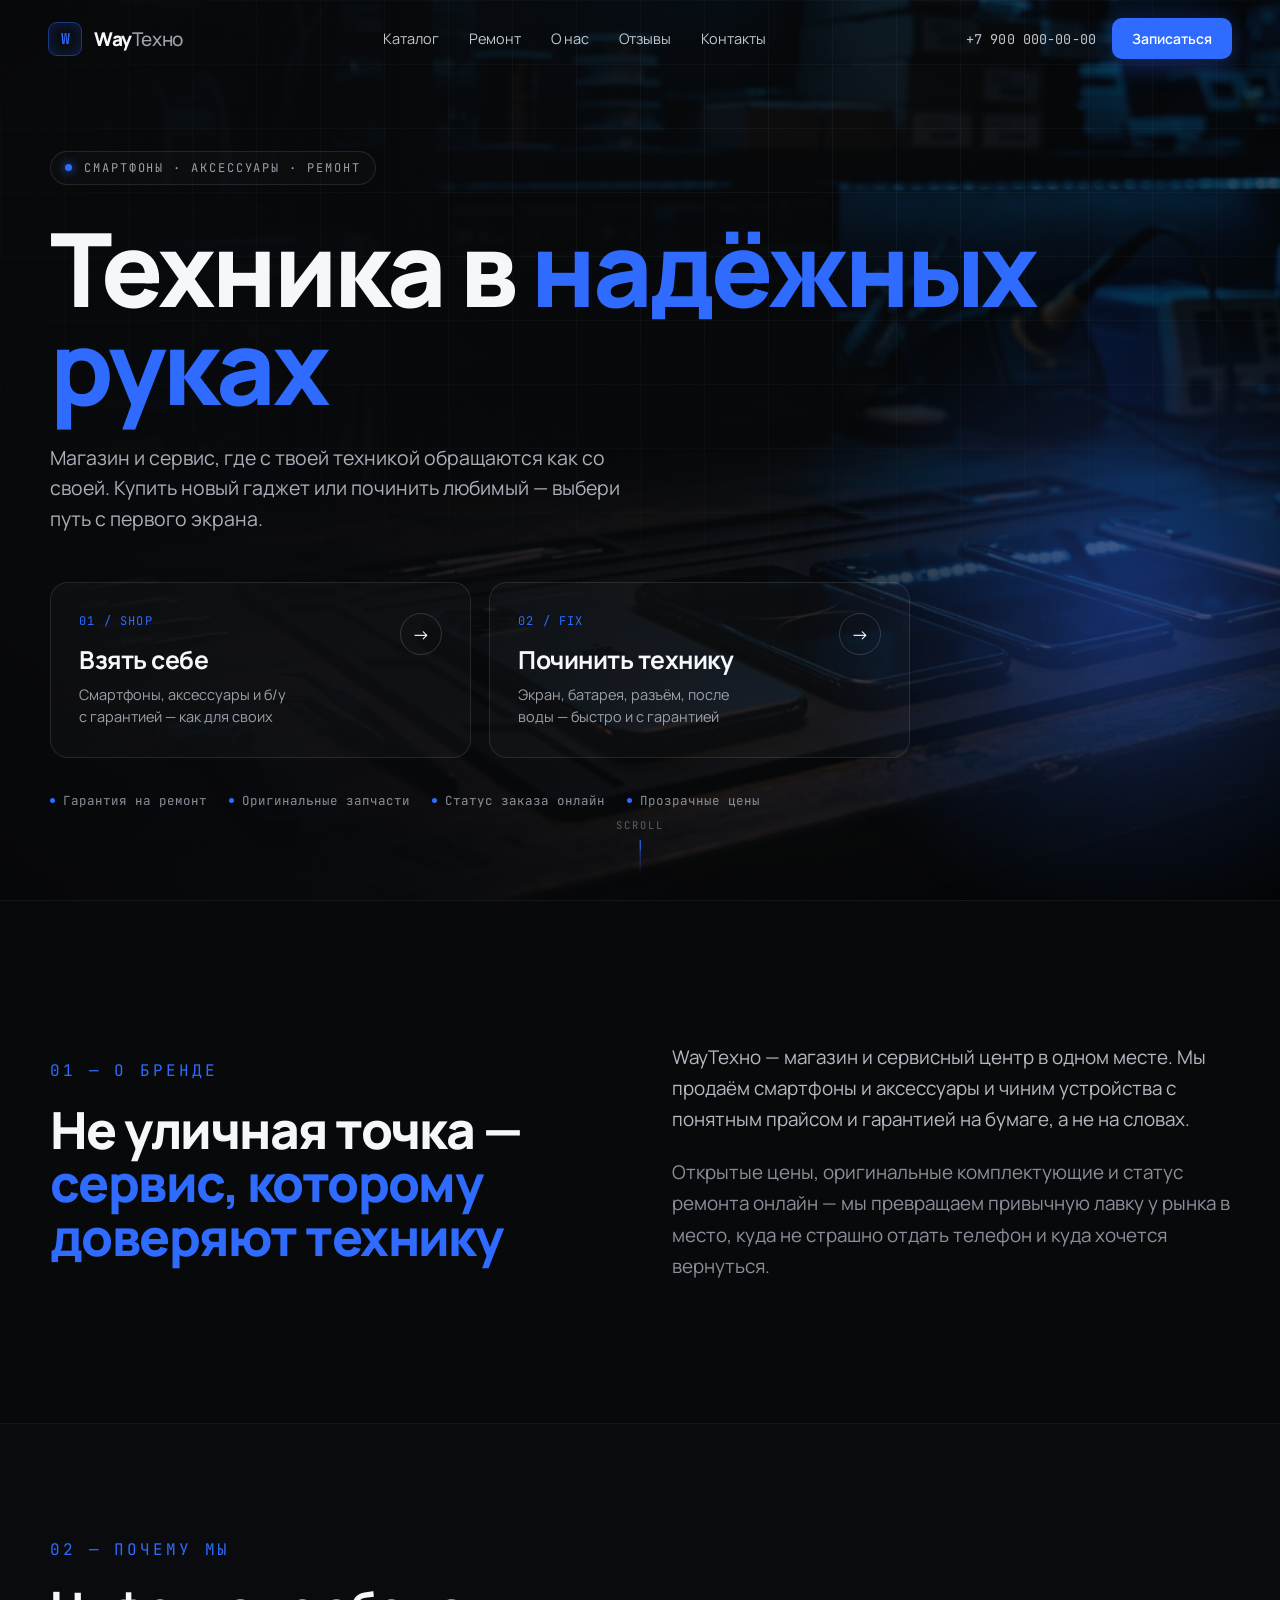
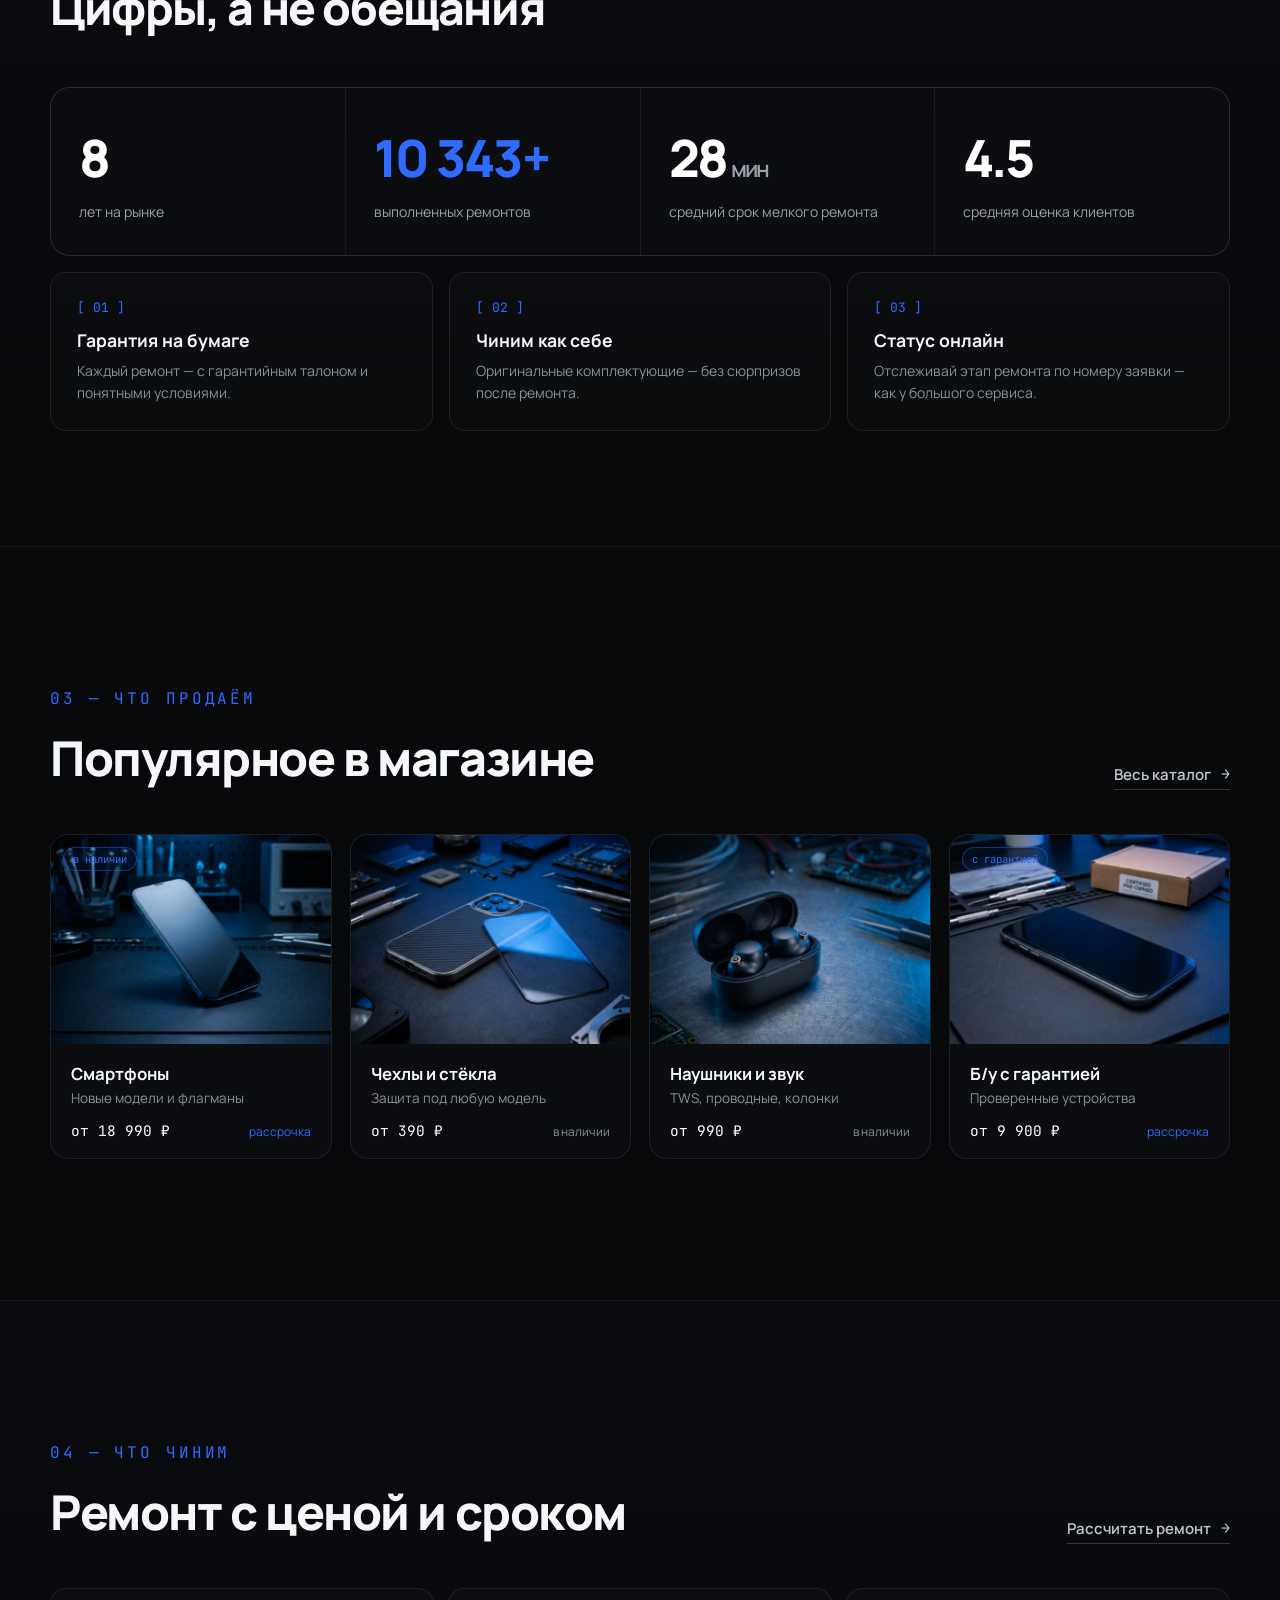
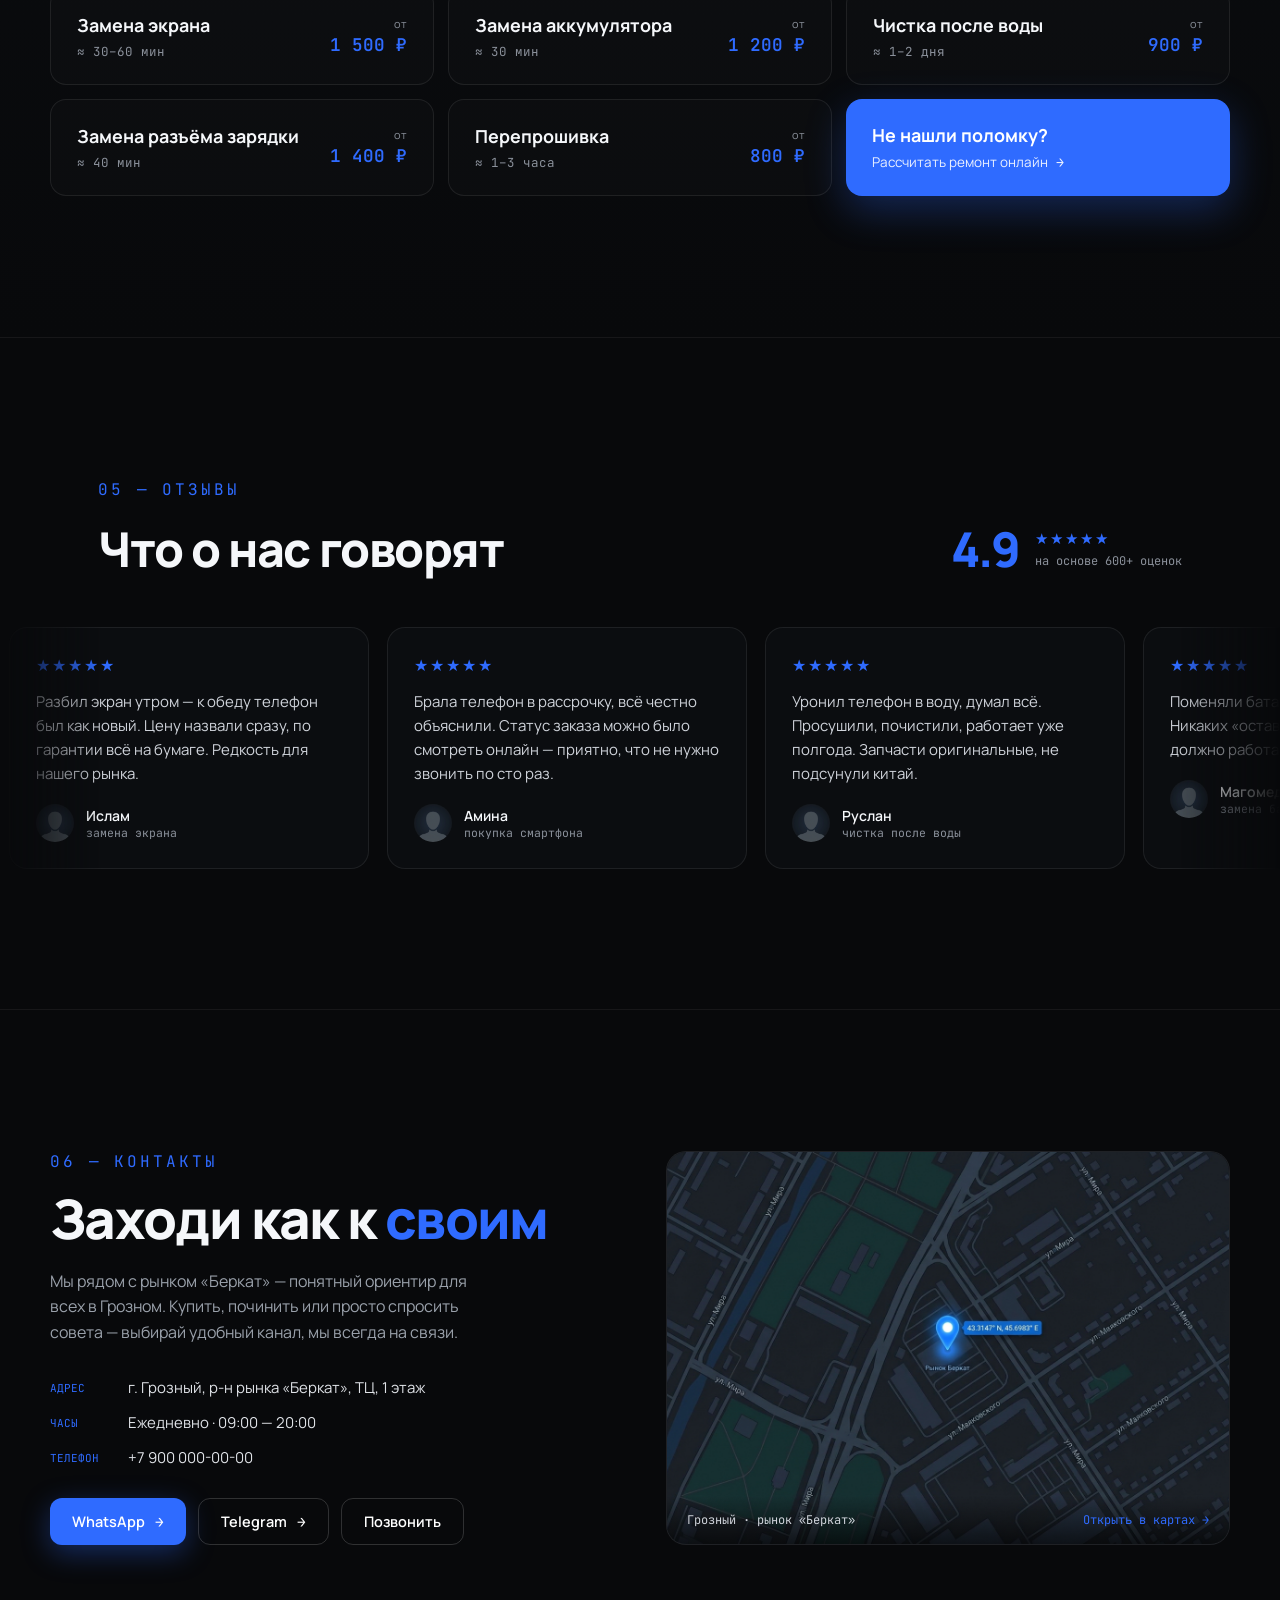
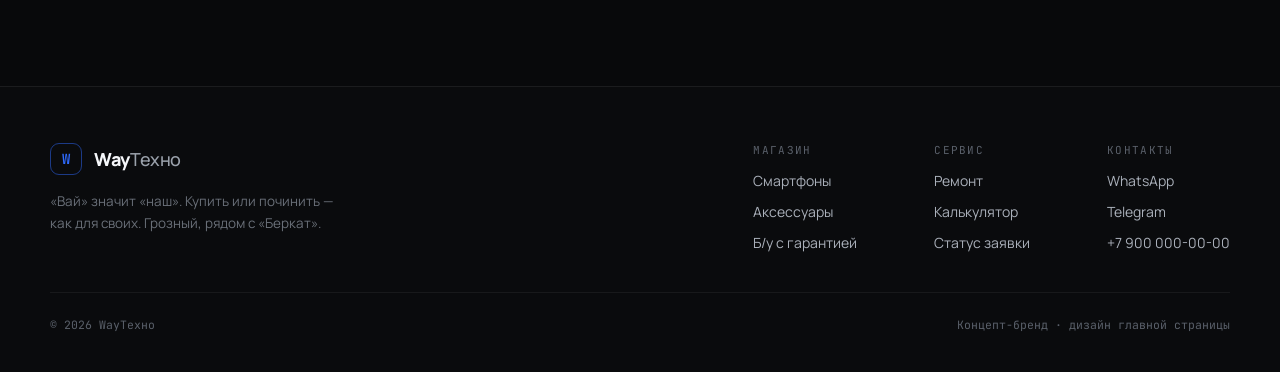
==== commit 5713fc51: "Increase section eyebrow label size from 12px to 16px Enlarges the "01 — О БРЕНДЕ" / "02 — ПОЧЕМУ МЫ" ====
--- a/index.html
+++ b/index.html
@@ -106,7 +106,7 @@
   <section id="about" style="position:relative;padding:clamp(80px,11vw,150px) clamp(20px,4vw,48px);border-top:1px solid rgba(255,255,255,.06)">
     <div style="max-width:1180px;margin:0 auto;display:grid;grid-template-columns:repeat(auto-fit,minmax(300px,1fr));gap:clamp(36px,5vw,80px);align-items:center">
       <div>
-        <div data-reveal style="opacity:0;transform:translateY(20px);transition:opacity .9s cubic-bezier(.16,1,.3,1),transform .9s cubic-bezier(.16,1,.3,1);font-family:'JetBrains Mono',monospace;font-size:12px;letter-spacing:.18em;color:#2f6bff;margin-bottom:22px">01 — О БРЕНДЕ</div>
+        <div data-reveal style="opacity:0;transform:translateY(20px);transition:opacity .9s cubic-bezier(.16,1,.3,1),transform .9s cubic-bezier(.16,1,.3,1);font-family:'JetBrains Mono',monospace;font-size:16px;letter-spacing:.18em;color:#2f6bff;margin-bottom:22px">01 — О БРЕНДЕ</div>
         <h2 data-reveal data-delay="60" style="opacity:0;transform:translateY(22px);transition:opacity .9s cubic-bezier(.16,1,.3,1),transform .9s cubic-bezier(.16,1,.3,1);margin:0;font-weight:800;font-size:clamp(1.9rem,4vw,3.2rem);line-height:1.05;letter-spacing:-.03em">
           Не уличная точка — <span style="color:#2f6bff">сервис, которому доверяют технику</span>
         </h2>
@@ -127,7 +127,7 @@
     <div style="max-width:1180px;margin:0 auto">
       <div data-reveal style="opacity:0;transform:translateY(20px);transition:opacity .9s cubic-bezier(.16,1,.3,1),transform .9s cubic-bezier(.16,1,.3,1);display:flex;align-items:flex-end;justify-content:space-between;flex-wrap:wrap;gap:16px;margin-bottom:48px">
         <div>
-          <div style="font-family:'JetBrains Mono',monospace;font-size:12px;letter-spacing:.18em;color:#2f6bff;margin-bottom:16px">02 — ПОЧЕМУ МЫ</div>
+          <div style="font-family:'JetBrains Mono',monospace;font-size:16px;letter-spacing:.18em;color:#2f6bff;margin-bottom:16px">02 — ПОЧЕМУ МЫ</div>
           <h2 style="margin:0;font-weight:800;font-size:clamp(1.8rem,3.6vw,2.9rem);letter-spacing:-.03em">Цифры, а не обещания</h2>
         </div>
       </div>
@@ -176,7 +176,7 @@
     <div style="max-width:1180px;margin:0 auto">
       <div data-reveal style="opacity:0;transform:translateY(20px);transition:opacity .9s cubic-bezier(.16,1,.3,1),transform .9s cubic-bezier(.16,1,.3,1);display:flex;align-items:flex-end;justify-content:space-between;flex-wrap:wrap;gap:16px;margin-bottom:44px">
         <div>
-          <div style="font-family:'JetBrains Mono',monospace;font-size:12px;letter-spacing:.18em;color:#2f6bff;margin-bottom:16px">03 — ЧТО ПРОДАЁМ</div>
+          <div style="font-family:'JetBrains Mono',monospace;font-size:16px;letter-spacing:.18em;color:#2f6bff;margin-bottom:16px">03 — ЧТО ПРОДАЁМ</div>
           <h2 style="margin:0;font-weight:800;font-size:clamp(1.9rem,4vw,3rem);letter-spacing:-.03em">Популярное в магазине</h2>
         </div>
         <a href="#" class="wt-link" style="display:inline-flex;align-items:center;gap:10px;font-weight:600;font-size:15px;color:#c2c7cf;padding-bottom:4px;border-bottom:1px solid rgba(255,255,255,.18);transition:color .25s,border-color .25s">Весь каталог <span style="font-family:'JetBrains Mono',monospace">→</span></a>
@@ -239,7 +239,7 @@
     <div style="max-width:1180px;margin:0 auto">
       <div data-reveal style="opacity:0;transform:translateY(20px);transition:opacity .9s cubic-bezier(.16,1,.3,1),transform .9s cubic-bezier(.16,1,.3,1);display:flex;align-items:flex-end;justify-content:space-between;flex-wrap:wrap;gap:16px;margin-bottom:44px">
         <div>
-          <div style="font-family:'JetBrains Mono',monospace;font-size:12px;letter-spacing:.18em;color:#2f6bff;margin-bottom:16px">04 — ЧТО ЧИНИМ</div>
+          <div style="font-family:'JetBrains Mono',monospace;font-size:16px;letter-spacing:.18em;color:#2f6bff;margin-bottom:16px">04 — ЧТО ЧИНИМ</div>
           <h2 style="margin:0;font-weight:800;font-size:clamp(1.9rem,4vw,3rem);letter-spacing:-.03em">Ремонт с ценой и сроком</h2>
         </div>
         <a href="#" class="wt-link" style="display:inline-flex;align-items:center;gap:10px;font-weight:600;font-size:15px;color:#c2c7cf;padding-bottom:4px;border-bottom:1px solid rgba(255,255,255,.18);transition:color .25s,border-color .25s">Рассчитать ремонт <span style="font-family:'JetBrains Mono',monospace">→</span></a>
@@ -279,7 +279,7 @@
     <div style="max-width:1180px;margin:0 auto;padding:0 clamp(20px,4vw,48px)">
       <div data-reveal style="opacity:0;transform:translateY(20px);transition:opacity .9s cubic-bezier(.16,1,.3,1),transform .9s cubic-bezier(.16,1,.3,1);display:flex;align-items:flex-end;justify-content:space-between;flex-wrap:wrap;gap:20px;margin-bottom:46px">
         <div>
-          <div style="font-family:'JetBrains Mono',monospace;font-size:12px;letter-spacing:.18em;color:#2f6bff;margin-bottom:16px">05 — ОТЗЫВЫ</div>
+          <div style="font-family:'JetBrains Mono',monospace;font-size:16px;letter-spacing:.18em;color:#2f6bff;margin-bottom:16px">05 — ОТЗЫВЫ</div>
           <h2 style="margin:0;font-weight:800;font-size:clamp(1.9rem,4vw,3rem);letter-spacing:-.03em">Что о нас говорят</h2>
         </div>
         <div style="display:flex;align-items:center;gap:16px">
@@ -341,7 +341,7 @@
     <div style="max-width:1180px;margin:0 auto">
       <div style="display:grid;grid-template-columns:repeat(auto-fit,minmax(300px,1fr));gap:clamp(28px,4vw,56px);align-items:stretch">
         <div data-reveal style="opacity:0;transform:translateY(22px);transition:opacity .9s cubic-bezier(.16,1,.3,1),transform .9s cubic-bezier(.16,1,.3,1)">
-          <div style="font-family:'JetBrains Mono',monospace;font-size:12px;letter-spacing:.18em;color:#2f6bff;margin-bottom:18px">06 — КОНТАКТЫ</div>
+          <div style="font-family:'JetBrains Mono',monospace;font-size:16px;letter-spacing:.18em;color:#2f6bff;margin-bottom:18px">06 — КОНТАКТЫ</div>
           <h2 style="margin:0 0 22px;font-weight:800;font-size:clamp(2rem,4.4vw,3.4rem);line-height:1.04;letter-spacing:-.03em">Заходи как к <span style="color:#2f6bff">своим</span></h2>
           <p style="margin:0 0 32px;font-size:16px;line-height:1.6;color:#9aa1ab;max-width:42ch">Мы рядом с рынком «Беркат» — понятный ориентир для всех в Грозном. Купить, починить или просто спросить совета — выбирай удобный канал, мы всегда на связи.</p>
 
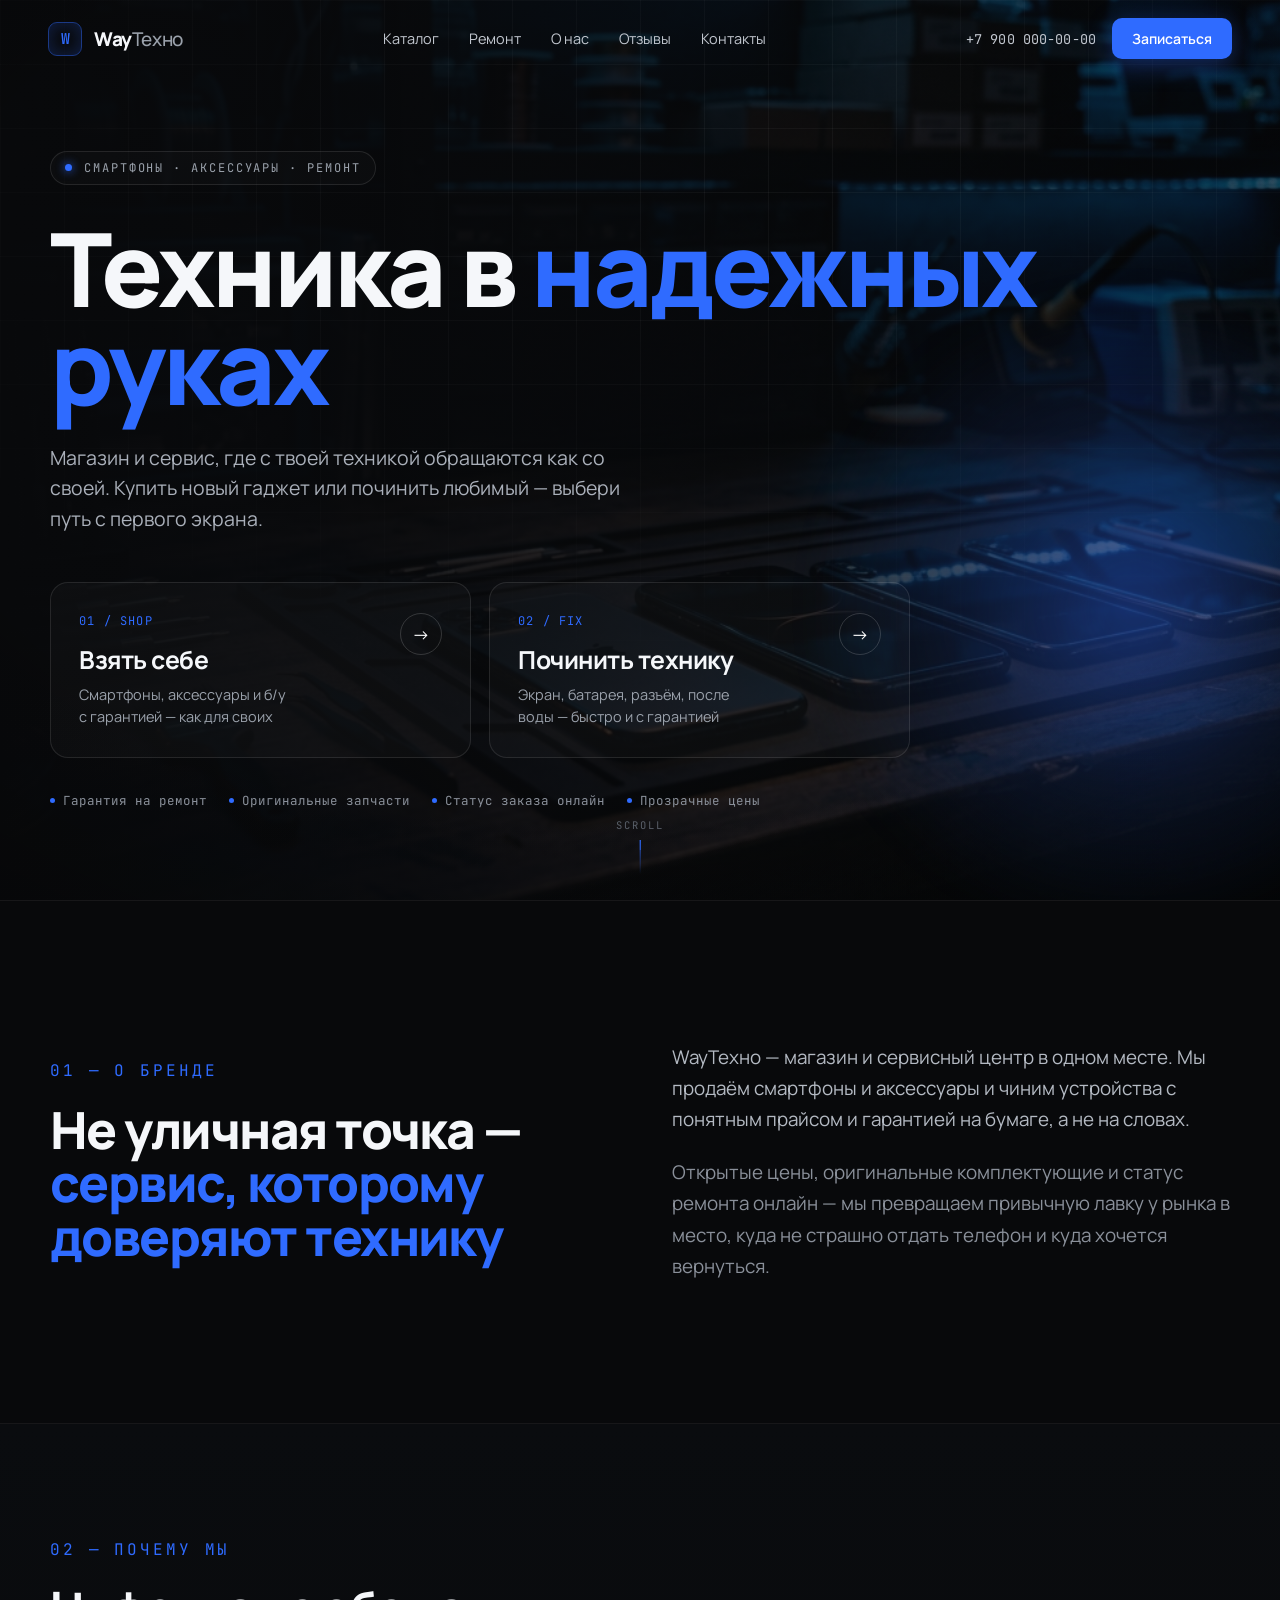
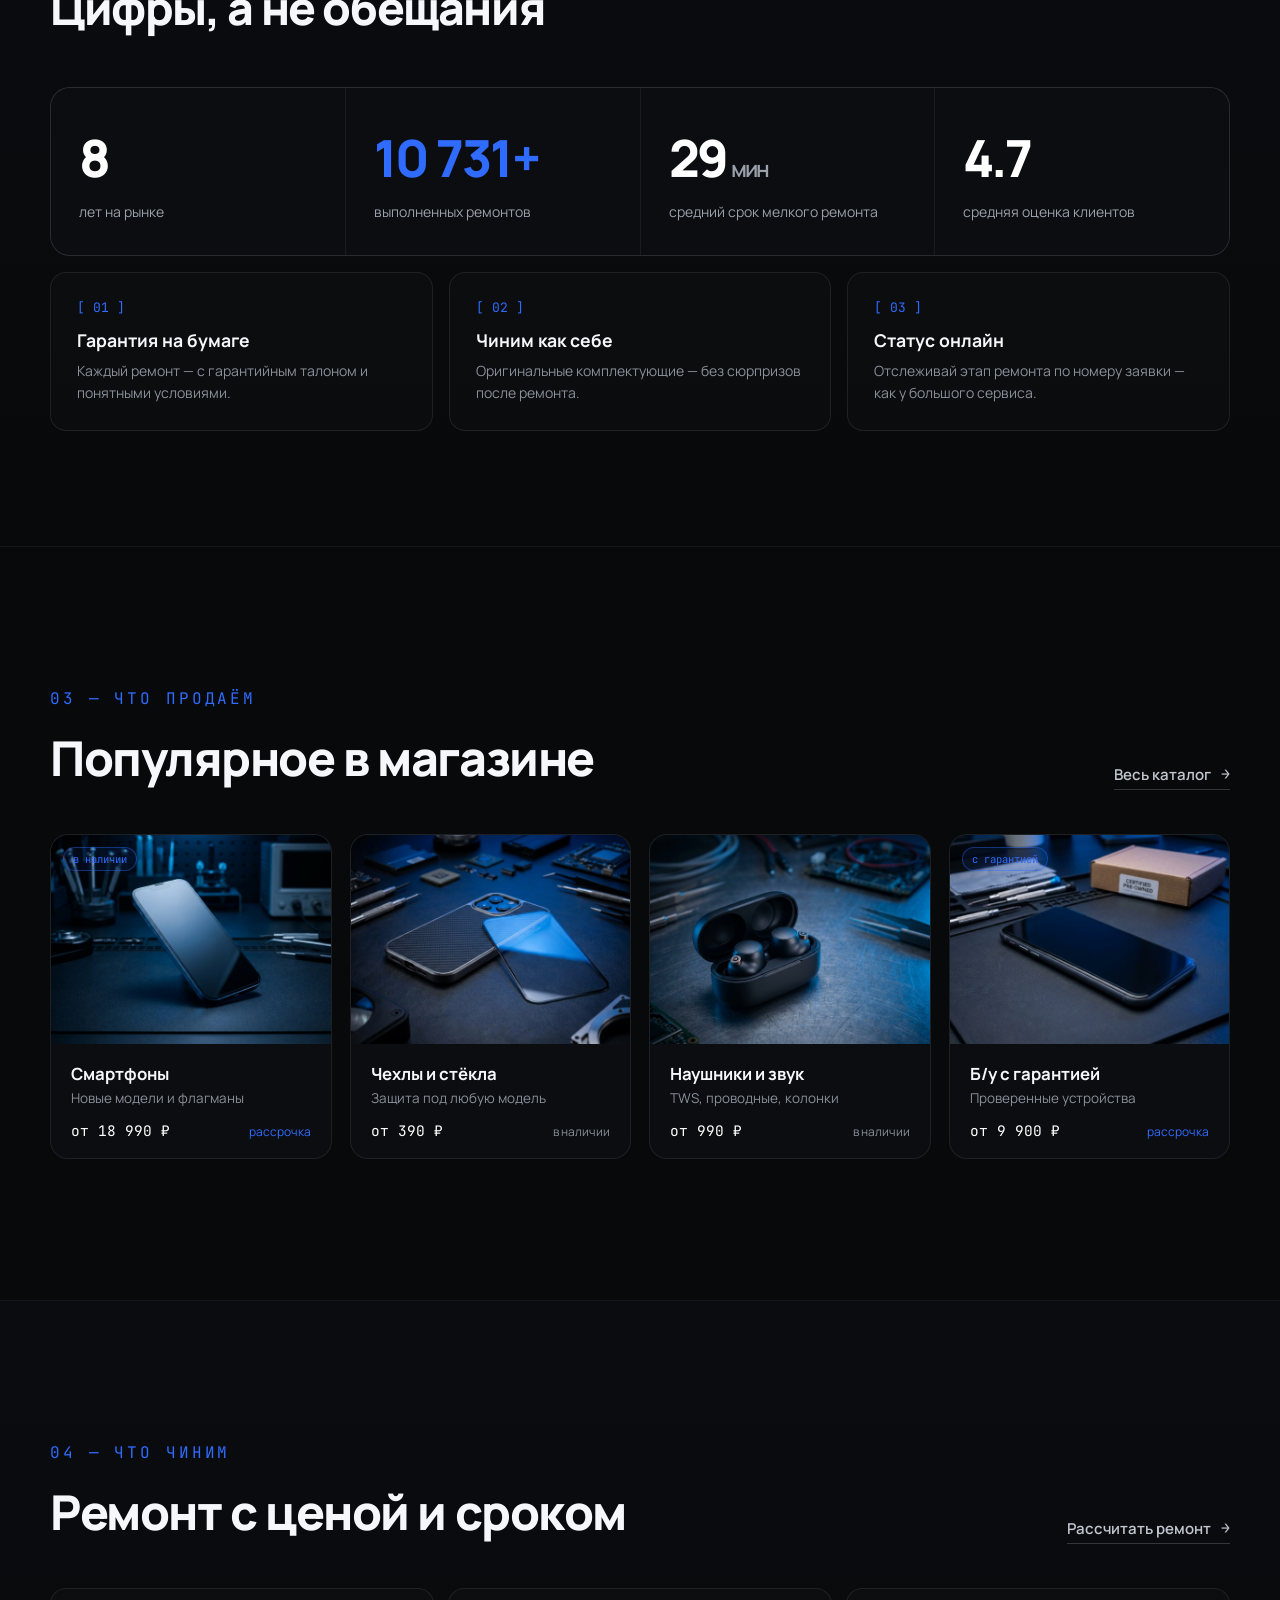
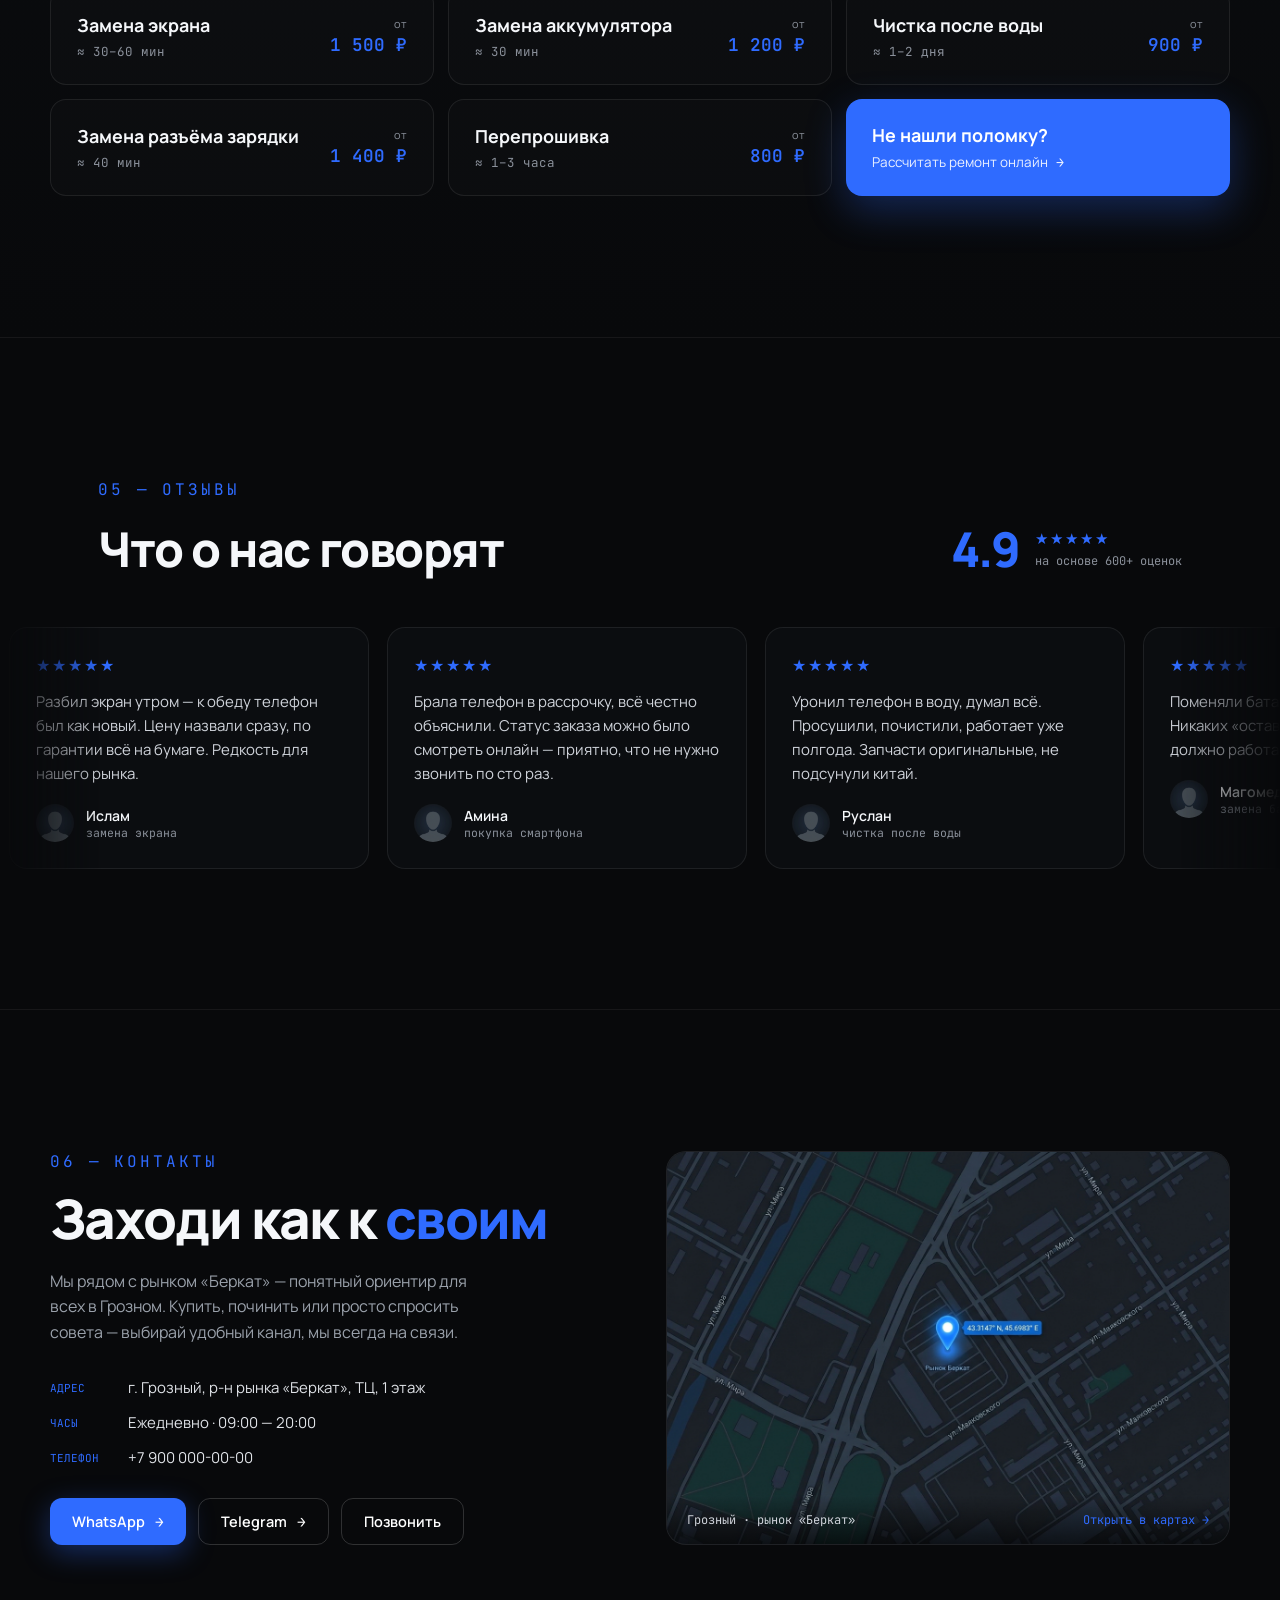
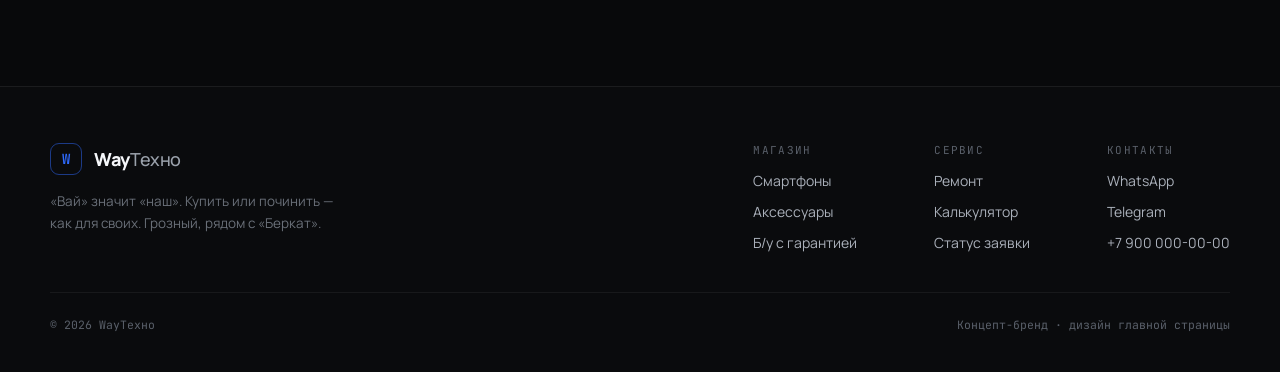
==== commit e2a92a22: "Use е instead of ё in hero accent "надежных руках" Co-Authored-By: Claude Opus 4.8 <noreply@anthropi" ====
--- a/index.html
+++ b/index.html
@@ -54,7 +54,7 @@
       </div>
 
       <h1 data-reveal data-delay="80" style="opacity:0;transform:translateY(26px);transition:opacity 1s cubic-bezier(.16,1,.3,1),transform 1s cubic-bezier(.16,1,.3,1);margin:0;font-weight:800;font-size:clamp(2.7rem,8vw,6.4rem);line-height:.96;letter-spacing:-.035em;max-width:15ch">
-Техника в <span style="position:relative;color:#2f6bff">надёжных руках<span style="position:absolute;left:0;right:0;bottom:.06em;height:.09em;background:#2f6bff;border-radius:2px;box-shadow:0 0 18px rgba(47,107,255,.7)"></span></span>
+Техника в <span style="position:relative;color:#2f6bff">надежных руках<span style="position:absolute;left:0;right:0;bottom:.06em;height:.09em;background:#2f6bff;border-radius:2px;box-shadow:0 0 18px rgba(47,107,255,.7)"></span></span>
       </h1>
 
       <p data-reveal data-delay="160" style="opacity:0;transform:translateY(22px);transition:opacity 1s cubic-bezier(.16,1,.3,1),transform 1s cubic-bezier(.16,1,.3,1);margin:28px 0 0;max-width:50ch;font-size:clamp(1rem,1.6vw,1.22rem);line-height:1.55;color:#aab0ba;font-weight:400">
